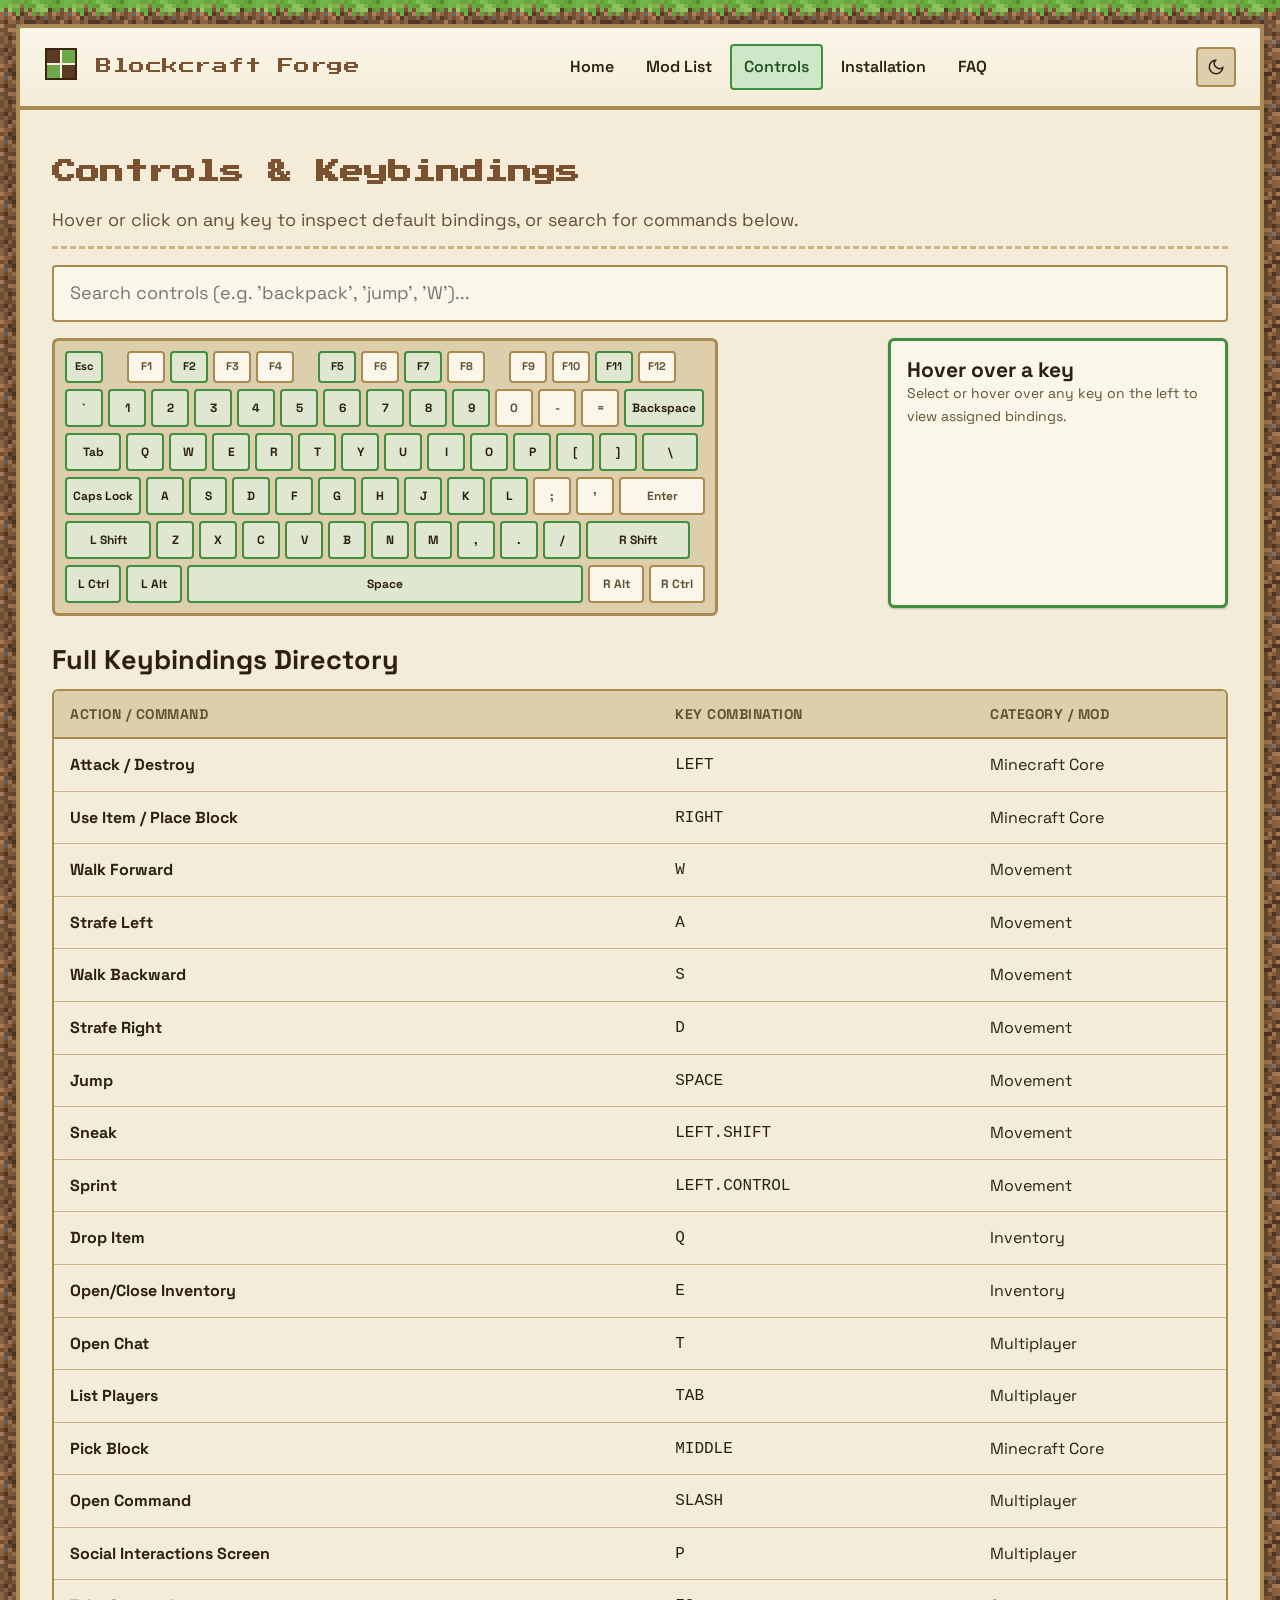
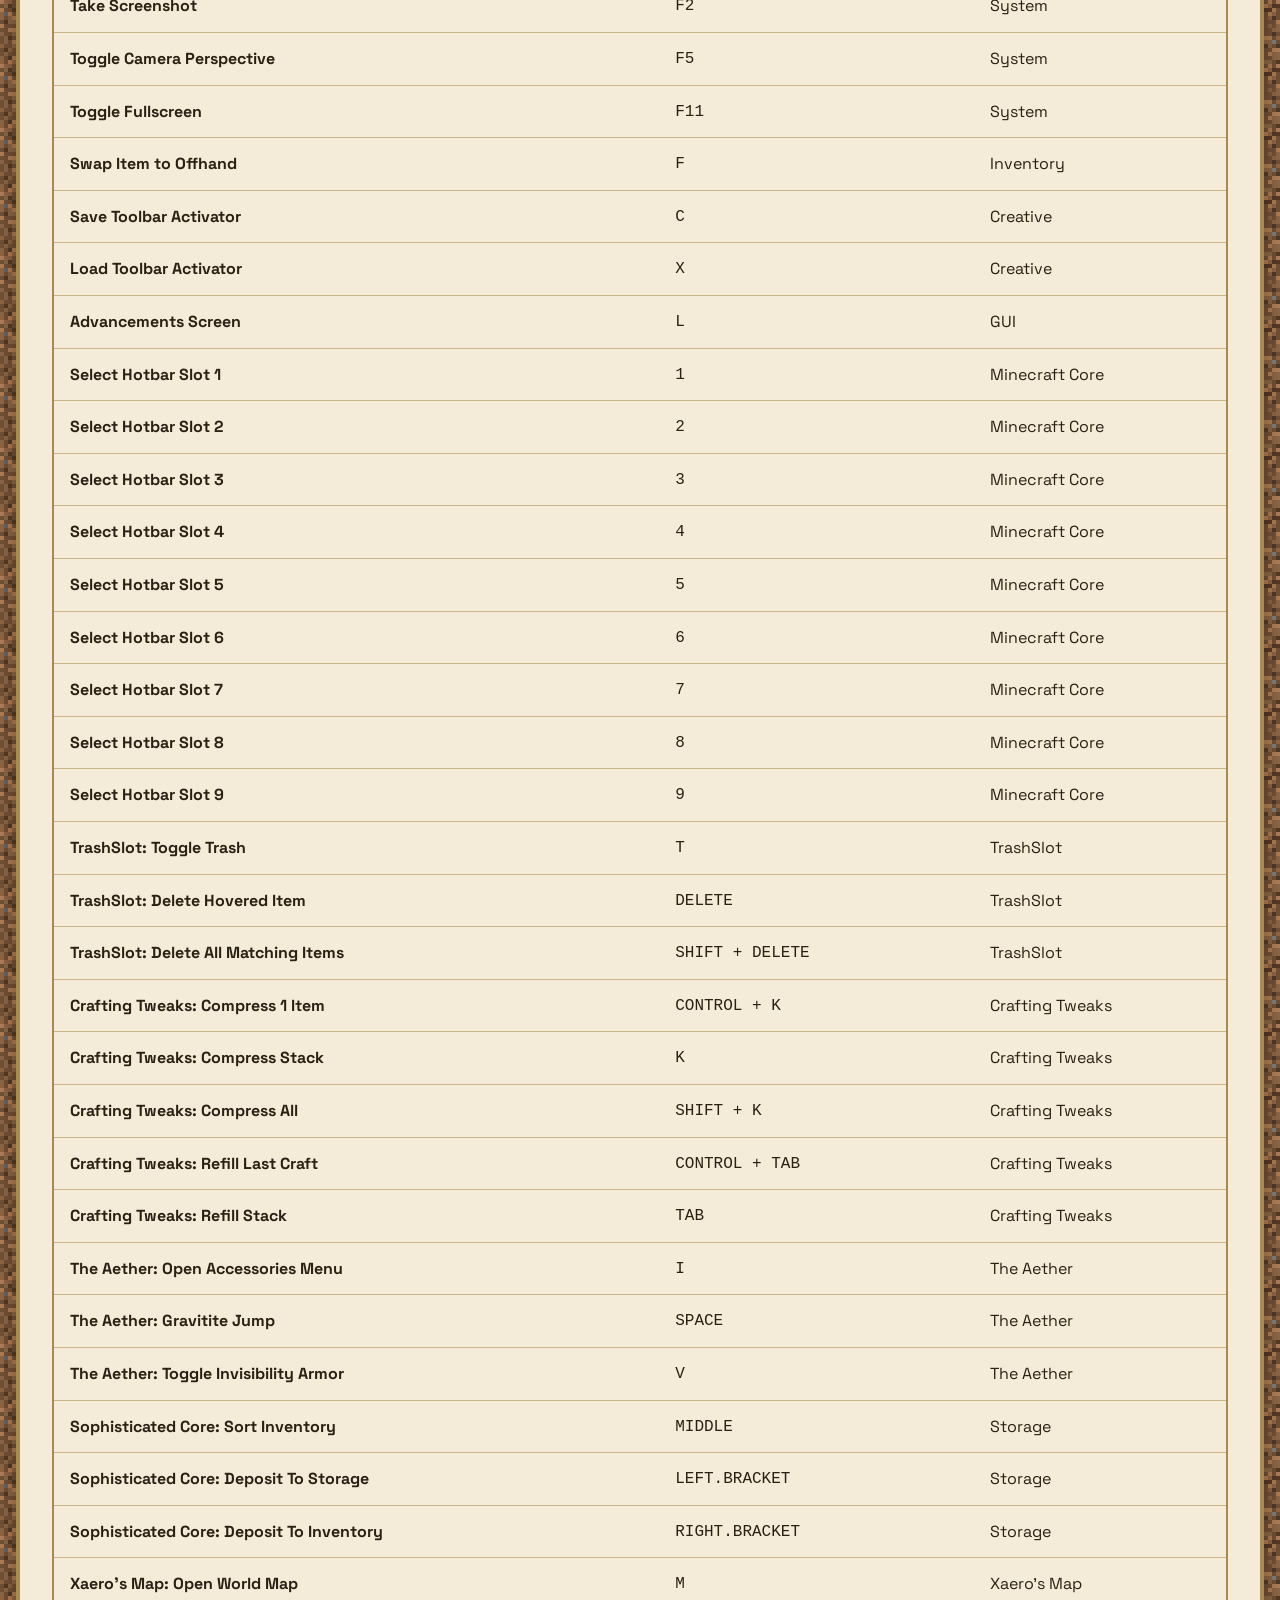
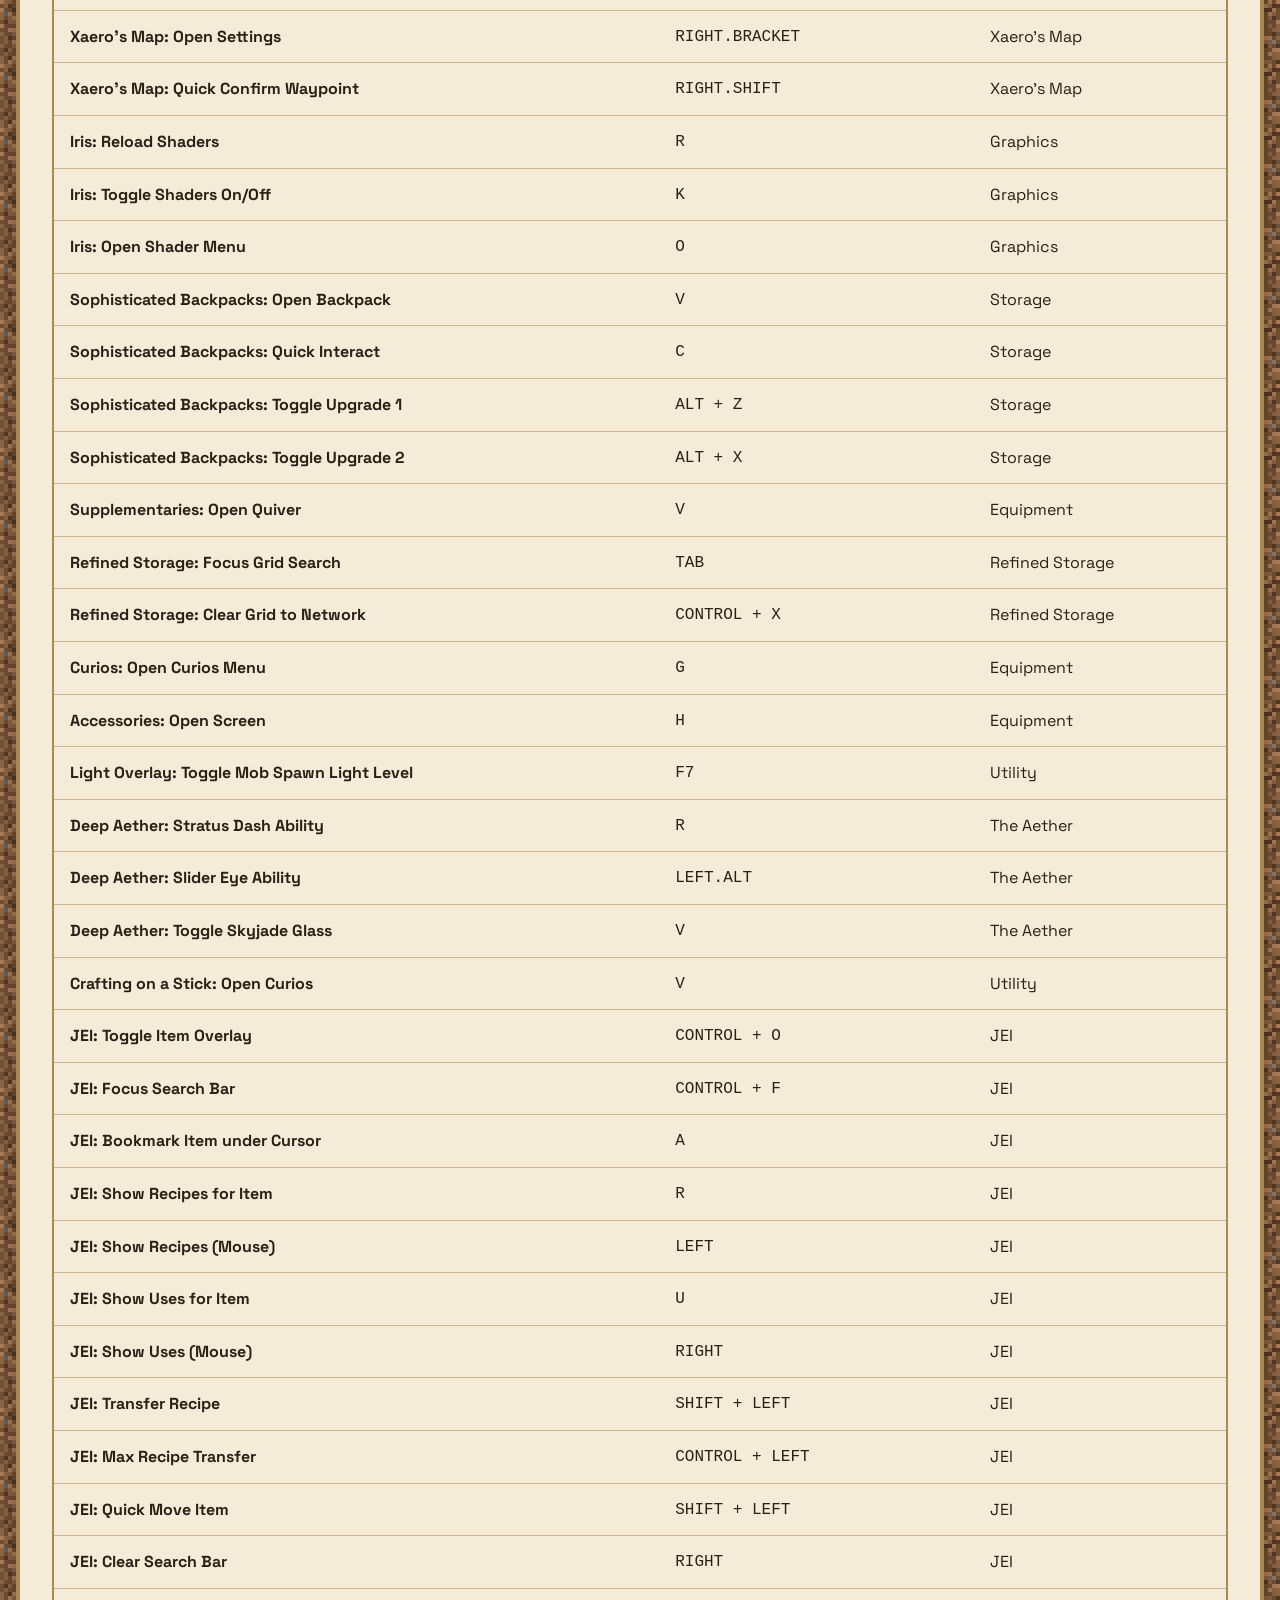
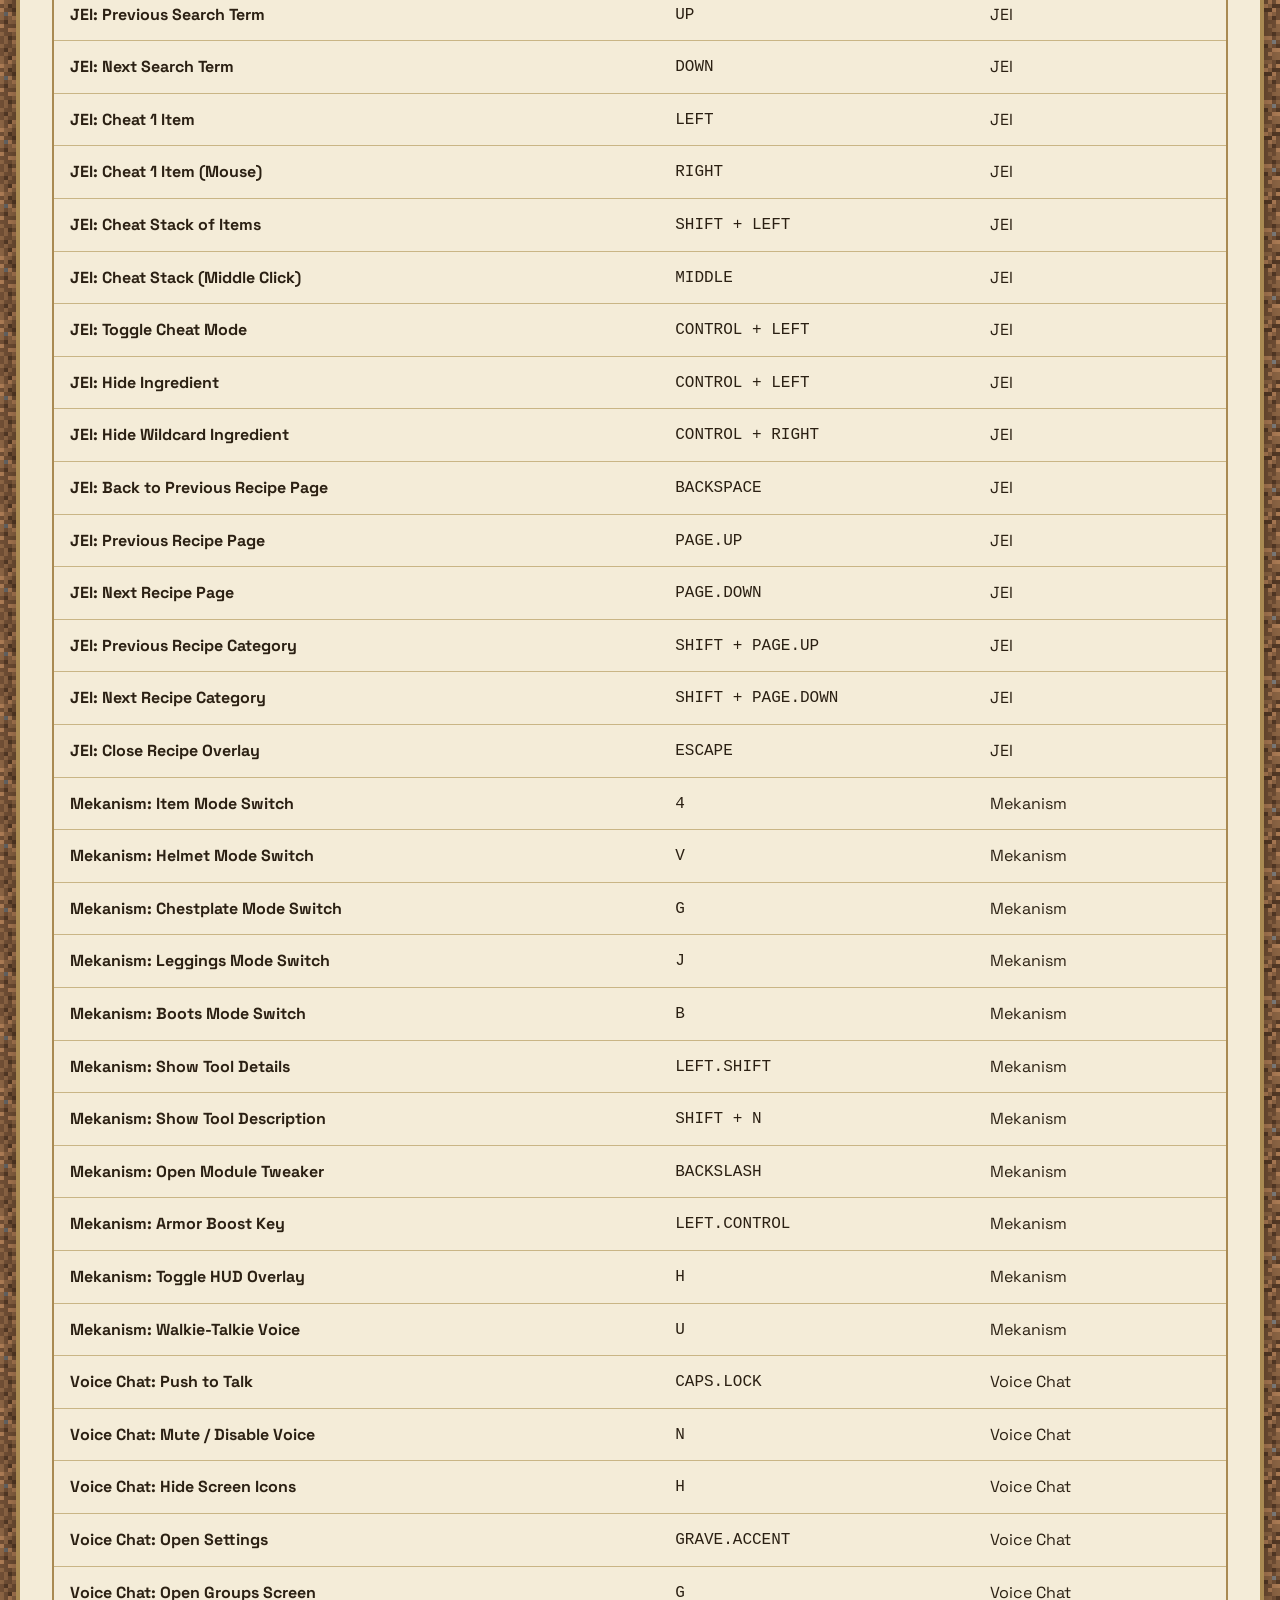
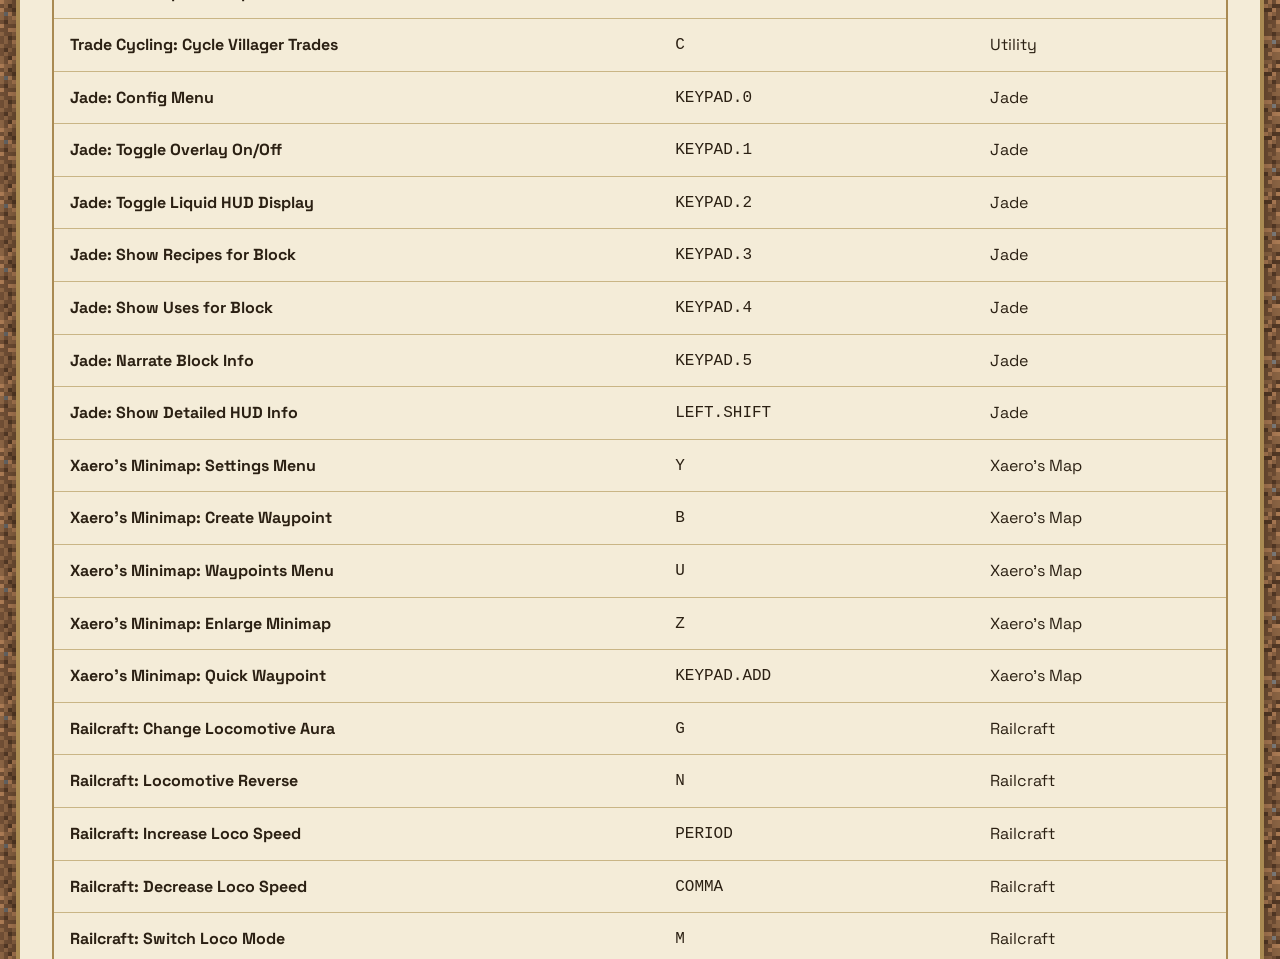
==== controls.html @ dff5b52e "Added controls page to give people an interactive and searchable keybindings list" ====
<!DOCTYPE html>
<html lang="en">

<head>
  <meta charset="UTF-8">
  <meta name="viewport" content="width=device-width, initial-scale=1.0">
  <title>Controls & Keybindings · Blockcraft Forge Wiki</title>
  <meta name="description" content="Interactive keybindings and controls map for the Blockcraft Forge server.">
  <link rel="icon"
    href="data:image/svg+xml,%3Csvg xmlns=%27http://www.w3.org/2000/svg%27 viewBox=%270 0 40 40%27%3E%3Crect width=%2720%27 height=%2720%27 fill=%27%235a3a22%27/%3E%3Crect x=%2720%27 width=%2720%27 height=%2720%27 fill=%27%236fa84a%27/%3E%3Crect y=%2720%27 width=%2720%27 height=%2720%27 fill=%27%236fa84a%27/%3E%3Crect x=%2720%27 y=%2720%27 width=%2720%27 height=%2720%27 fill=%27%235a3a22%27/%3E%3C/svg%3E">
  <script>
    (function () {
      var saved = localStorage.getItem('theme');
      var systemDark = window.matchMedia('(prefers-color-scheme: dark)').matches;
      var theme = saved ? saved : (systemDark ? 'dark' : 'light');
      document.documentElement.setAttribute('data-theme', theme);
    })();
  </script>
  <link rel="stylesheet" href="css/style.css">
</head>

<body>
  <a class="sr-only" href="#main">Skip to content</a>
  <div class="page-wrap">
    <div class="site-panel">
      <header class="site-header">
        <div class="brand">
          <svg class="brand-mark" viewBox="0 0 40 40" fill="none" aria-hidden="true">
            <rect x="2" y="2" width="14" height="14" fill="#5a3a22" />
            <rect x="18" y="2" width="14" height="14" fill="#6fa84a" />
            <rect x="2" y="18" width="14" height="14" fill="#6fa84a" />
            <rect x="18" y="18" width="14" height="14" fill="#5a3a22" />
            <rect x="2" y="2" width="30" height="30" fill="none" stroke="#3a2410" stroke-width="2" />
          </svg>
          <span class="brand-name">Blockcraft Forge</span>
        </div>
        <button class="mobile-nav-toggle" data-nav-toggle aria-label="Toggle navigation" aria-expanded="false">
          <svg width="20" height="20" viewBox="0 0 24 24" fill="none" stroke="currentColor" stroke-width="2">
            <path d="M3 12h18M3 6h18M3 18h18" />
          </svg>
        </button>
        <nav class="main-nav" data-main-nav aria-label="Primary">
          <a href="index.html">Home</a>
          <a href="mods.html">Mod List</a>
          <a href="controls.html" aria-current="page">Controls</a>
          <a href="install.html">Installation</a>
          <a href="faq.html">FAQ</a>
        </nav>
        <button class="theme-toggle" data-theme-toggle aria-label="Switch to light mode"></button>
      </header>
      <div class="site-body">

        <main id="main">
          <!-- Compact Hero -->
          <section class="hero" style="padding-block: var(--space-3); margin-bottom: var(--space-4);">
            <h1 style="font-size: var(--text-lg);">Controls & Keybindings</h1>
            <p style="font-size: var(--text-base);">Hover or click on any key to inspect default bindings, or search for
              commands below.</p>
          </section>

          <!-- Search Input -->
          <div class="mod-toolbar" style="margin-bottom: var(--space-4);">
            <input type="search" id="key-search" class="mod-search"
              placeholder="Search controls (e.g. 'backpack', 'jump', 'W')..." aria-label="Search controls">
          </div>

          <!-- Side-by-Side Interactive Layout -->
          <div class="controls-layout">
            <!-- Keyboard Container -->
            <div class="keyboard-board-wrap">
              <div class="keyboard-board">
                <!-- Function Row -->
                <div class="kb-row">
                  <div class="key key-sm" data-key="key.keyboard.escape">Esc</div>
                  <div class="key-gap"></div>
                  <div class="key key-sm" data-key="key.keyboard.f1">F1</div>
                  <div class="key key-sm" data-key="key.keyboard.f2">F2</div>
                  <div class="key key-sm" data-key="key.keyboard.f3">F3</div>
                  <div class="key key-sm" data-key="key.keyboard.f4">F4</div>
                  <div class="key-gap"></div>
                  <div class="key key-sm" data-key="key.keyboard.f5">F5</div>
                  <div class="key key-sm" data-key="key.keyboard.f6">F6</div>
                  <div class="key key-sm" data-key="key.keyboard.f7">F7</div>
                  <div class="key key-sm" data-key="key.keyboard.f8">F8</div>
                  <div class="key-gap"></div>
                  <div class="key key-sm" data-key="key.keyboard.f9">F9</div>
                  <div class="key key-sm" data-key="key.keyboard.f10">F10</div>
                  <div class="key key-sm" data-key="key.keyboard.f11">F11</div>
                  <div class="key key-sm" data-key="key.keyboard.f12">F12</div>
                </div>

                <!-- Number Row -->
                <div class="kb-row">
                  <div class="key" data-key="key.keyboard.grave.accent">`</div>
                  <div class="key" data-key="key.keyboard.1">1</div>
                  <div class="key" data-key="key.keyboard.2">2</div>
                  <div class="key" data-key="key.keyboard.3">3</div>
                  <div class="key" data-key="key.keyboard.4">4</div>
                  <div class="key" data-key="key.keyboard.5">5</div>
                  <div class="key" data-key="key.keyboard.6">6</div>
                  <div class="key" data-key="key.keyboard.7">7</div>
                  <div class="key" data-key="key.keyboard.8">8</div>
                  <div class="key" data-key="key.keyboard.9">9</div>
                  <div class="key" data-key="key.keyboard.0">0</div>
                  <div class="key" data-key="key.keyboard.minus">-</div>
                  <div class="key" data-key="key.keyboard.equal">=</div>
                  <div class="key key-w-2" data-key="key.keyboard.backspace">Backspace</div>
                </div>

                <!-- QWERTY Row -->
                <div class="kb-row">
                  <div class="key key-w-1-5" data-key="key.keyboard.tab">Tab</div>
                  <div class="key" data-key="key.keyboard.q">Q</div>
                  <div class="key" data-key="key.keyboard.w">W</div>
                  <div class="key" data-key="key.keyboard.e">E</div>
                  <div class="key" data-key="key.keyboard.r">R</div>
                  <div class="key" data-key="key.keyboard.t">T</div>
                  <div class="key" data-key="key.keyboard.y">Y</div>
                  <div class="key" data-key="key.keyboard.u">U</div>
                  <div class="key" data-key="key.keyboard.i">I</div>
                  <div class="key" data-key="key.keyboard.o">O</div>
                  <div class="key" data-key="key.keyboard.p">P</div>
                  <div class="key" data-key="key.keyboard.left.bracket">[</div>
                  <div class="key" data-key="key.keyboard.right.bracket">]</div>
                  <div class="key key-w-1-5" data-key="key.keyboard.backslash">\</div>
                </div>

                <!-- Home Row -->
                <div class="kb-row">
                  <div class="key key-w-1-75" data-key="key.keyboard.caps.lock">Caps Lock</div>
                  <div class="key" data-key="key.keyboard.a">A</div>
                  <div class="key" data-key="key.keyboard.s">S</div>
                  <div class="key" data-key="key.keyboard.d">D</div>
                  <div class="key" data-key="key.keyboard.f">F</div>
                  <div class="key" data-key="key.keyboard.g">G</div>
                  <div class="key" data-key="key.keyboard.h">H</div>
                  <div class="key" data-key="key.keyboard.j">J</div>
                  <div class="key" data-key="key.keyboard.k">K</div>
                  <div class="key" data-key="key.keyboard.l">L</div>
                  <div class="key" data-key="key.keyboard.semicolon">;</div>
                  <div class="key" data-key="key.keyboard.apostrophe">'</div>
                  <div class="key key-w-2-25" data-key="key.keyboard.enter">Enter</div>
                </div>

                <!-- Bottom Letters Row -->
                <div class="kb-row">
                  <div class="key key-w-2-25" data-key="key.keyboard.left.shift">L Shift</div>
                  <div class="key" data-key="key.keyboard.z">Z</div>
                  <div class="key" data-key="key.keyboard.x">X</div>
                  <div class="key" data-key="key.keyboard.c">C</div>
                  <div class="key" data-key="key.keyboard.v">V</div>
                  <div class="key" data-key="key.keyboard.b">B</div>
                  <div class="key" data-key="key.keyboard.n">N</div>
                  <div class="key" data-key="key.keyboard.m">M</div>
                  <div class="key" data-key="key.keyboard.comma">,</div>
                  <div class="key" data-key="key.keyboard.period">.</div>
                  <div class="key" data-key="key.keyboard.slash">/</div>
                  <div class="key key-w-2-75" data-key="key.keyboard.right.shift">R Shift</div>
                </div>

                <!-- Bottom Modifiers Row -->
                <div class="kb-row">
                  <div class="key key-w-1-5" data-key="key.keyboard.left.control">L Ctrl</div>
                  <div class="key key-w-1-5" data-key="key.keyboard.left.alt">L Alt</div>
                  <div class="key key-space" data-key="key.keyboard.space">Space</div>
                  <div class="key key-w-1-5" data-key="key.keyboard.right.alt">R Alt</div>
                  <div class="key key-w-1-5" data-key="key.keyboard.right.control">R Ctrl</div>
                </div>
              </div>
            </div>

            <!-- Fixed Side Key Inspector Panel -->
            <div id="key-details-panel" class="key-details-card">
              <h3 id="selected-key-title">Hover over a key</h3>
              <p id="selected-key-subtitle" style="font-size: var(--text-xs); color: var(--color-text-muted);">Select or
                hover over any key on the left to view assigned bindings.</p>
              <ul id="selected-key-actions" class="key-actions-list"></ul>
            </div>
          </div>

          <!-- All Controls Table View -->
          <h2 style="margin-top: var(--space-5); margin-bottom: var(--space-3);">Full Keybindings Directory</h2>
          <div class="mod-table-wrap">
            <table class="mod-table">
              <thead>
                <tr>
                  <th scope="col">Action / Command</th>
                  <th scope="col">Key Combination</th>
                  <th scope="col">Category / Mod</th>
                </tr>
              </thead>
              <tbody id="controls-tbody"></tbody>
            </table>
          </div>

        </main>
      </div>
      <footer class="site-footer">
        <p>Community wiki for the Blockcraft Forge modded Minecraft server &middot; Not affiliated with Mojang or
          Microsoft.</p>
      </footer>
    </div>
  </div>

  <script src="js/main.js?v=1.1"></script>
  <script src="js/controls.js?v=1.1"></script>
</body>

</html>
---- css/style.css ----
/* Art direction: Modded Minecraft server wiki -> rustic/blocky/game-terminal tone
   Palette: earthy greens/browns (grass, dirt, stone) with emerald accent for links/CTAs
   Typography: 'Press Start 2P' display (pixel, used sparingly for logo/hero only) + 'Space Grotesk' body (clean, blocky geometric sans)
   Density: balanced — content cards sit on parchment-like panels over the dirt texture, like terraria.wiki.gg */

@import url('https://fonts.googleapis.com/css2?family=Press+Start+2P&family=Space+Grotesk:wght@400;500;600;700&display=swap');

*,
*::before,
*::after {
  box-sizing: border-box;
  margin: 0;
  padding: 0;
}

:root {
  --text-xs: clamp(0.75rem, 0.7rem + 0.25vw, 0.875rem);
  --text-sm: clamp(0.875rem, 0.8rem + 0.35vw, 1rem);
  --text-base: clamp(1rem, 0.95rem + 0.25vw, 1.125rem);
  --text-lg: clamp(1.125rem, 1rem + 0.75vw, 1.5rem);
  --text-xl: clamp(1.5rem, 1.2rem + 1.25vw, 2.25rem);
  --text-2xl: clamp(2rem, 1.2rem + 2.5vw, 3.5rem);

  --space-1: 0.25rem;
  --space-2: 0.5rem;
  --space-3: 0.75rem;
  --space-4: 1rem;
  --space-5: 1.25rem;
  --space-6: 1.5rem;
  --space-8: 2rem;
  --space-10: 2.5rem;
  --space-12: 3rem;
  --space-16: 4rem;
  --space-20: 5rem;
  --space-24: 6rem;

  --font-display: 'Press Start 2P', monospace;
  --font-body: 'Space Grotesk', 'Segoe UI', sans-serif;

  --radius-sm: 0.25rem;
  --radius-md: 0.4rem;
  --radius-lg: 0.6rem;
  --radius-full: 9999px;
  --content-narrow: 640px;
  --content-default: 900px;
  --content-wide: 1200px;
}

:root,
[data-theme="light"] {
  --color-bg: #e9dcc0;
  --color-surface: #f4ecd8;
  --color-surface-2: #fbf6ea;
  --color-surface-offset: #ddceac;
  --color-border: #a98a52;
  --color-divider: #c9b585;

  --color-text: #2b2013;
  --color-text-muted: #5f5334;
  --color-text-faint: #93875f;
  --color-text-inverse: #f4ecd8;

  --color-primary: #3f8f3f;
  --color-primary-hover: #2f6e2f;
  --color-primary-active: #245424;
  --color-primary-highlight: #cfe6c8;

  --color-accent: #7a5230;
  --color-accent-hover: #5e3e22;

  --color-warning: #a1631e;
  --color-error: #a13333;
  --color-success: #3f8f3f;

  --shadow-sm: 0 1px 2px rgba(30, 20, 5, 0.25);
  --shadow-md: 0 4px 14px rgba(30, 20, 5, 0.35);
  --shadow-lg: 0 12px 32px rgba(20, 12, 2, 0.5);

  --dirt-texture: url('../assets/img/dirt_texture.png');
  --dirt-size: 64px 64px;
  --panel-border-img: none;
}

[data-theme="dark"] {
  --color-bg: #1b140c;
  --color-surface: #241a10;
  --color-surface-2: #2c2014;
  --color-surface-offset: #16100a;
  --color-border: #4a3820;
  --color-divider: #3a2c18;

  --color-text: #ecdfc4;
  --color-text-muted: #b6a67e;
  --color-text-faint: #7d7050;
  --color-text-inverse: #1b140c;

  --color-primary: #63b563;
  --color-primary-hover: #7fce7f;
  --color-primary-active: #4f9c4f;
  --color-primary-highlight: #26361f;

  --color-accent: #c99a5f;
  --color-accent-hover: #dab27c;

  --color-warning: #d99a44;
  --color-error: #d96363;
  --color-success: #63b563;

  --shadow-sm: 0 1px 2px rgba(0, 0, 0, 0.4);
  --shadow-md: 0 4px 14px rgba(0, 0, 0, 0.5);
  --shadow-lg: 0 12px 32px rgba(0, 0, 0, 0.6);

  --dirt-texture: url('../assets/img/dirt_dark.jpg');
  --dirt-size: 720px 450px;
}

html {
  -webkit-text-size-adjust: none;
  text-size-adjust: none;
  scroll-behavior: smooth;
  scroll-padding-top: var(--space-16);
}

body {
  min-height: 100dvh;
  line-height: 1.6;
  font-family: var(--font-body);
  font-size: var(--text-base);
  color: var(--color-text);
  background-color: var(--color-bg);
  background-image: var(--dirt-texture);
  background-repeat: repeat;
  background-size: var(--dirt-size);
  image-rendering: pixelated;
}

/* Grass overlay fixed at the top edge */
body::before {
  content: "";
  position: absolute;
  top: 0;
  left: 0;
  right: 0;
  height: 64px;
  background-image: url('../assets/img/grass_side_texture2.png');
  background-repeat: repeat-x;
  background-size: auto 100%;
  image-rendering: pixelated;
  z-index: 1;
  pointer-events: none;
}

[data-theme="dark"] body::before {
  display: none;
  /* Hide grass overlay in dark mode */
  ;
}

img,
picture,
video,
canvas,
svg {
  display: block;
  max-width: 100%;
  height: auto;
}

ul[role="list"],
ol[role="list"] {
  list-style: none;
}

input,
button,
textarea,
select {
  font: inherit;
  color: inherit;
}

h1,
h2,
h3,
h4 {
  text-wrap: balance;
  line-height: 1.2;
  font-family: var(--font-body);
  font-weight: 700;
}

p,
li {
  text-wrap: pretty;
}

a {
  color: var(--color-primary);
  text-decoration: none;
}

a:hover {
  color: var(--color-primary-hover);
  text-decoration: underline;
}

::selection {
  background: var(--color-primary-highlight);
  color: var(--color-text);
}

:focus-visible {
  outline: 3px solid var(--color-primary);
  outline-offset: 2px;
  border-radius: var(--radius-sm);
}

@media (prefers-reduced-motion: reduce) {

  *,
  *::before,
  *::after {
    animation-duration: 0.01ms !important;
    transition-duration: 0.01ms !important;
    scroll-behavior: auto !important;
  }
}

button {
  cursor: pointer;
  background: none;
  border: none;
}

table {
  border-collapse: collapse;
  width: 100%;
}

.sr-only {
  position: absolute;
  width: 1px;
  height: 1px;
  padding: 0;
  margin: -1px;
  overflow: hidden;
  clip: rect(0, 0, 0, 0);
  white-space: nowrap;
  border-width: 0;
}

/* ===== Layout shell (the "dirt frame" like terraria.wiki.gg) ===== */
.page-wrap {
  max-width: 1280px;
  margin-inline: auto;
  padding: var(--space-6) var(--space-4) var(--space-20);
}

.site-panel {
  background: var(--color-surface);
  border: 4px solid var(--color-border);
  border-radius: var(--radius-md);
  box-shadow: var(--shadow-lg);
  overflow: hidden;
}

.site-header {
  background: linear-gradient(180deg, var(--color-surface-2), var(--color-surface));
  border-bottom: 4px solid var(--color-border);
  padding: var(--space-4) var(--space-6);
  display: flex;
  align-items: center;
  justify-content: space-between;
  gap: var(--space-4);
  flex-wrap: wrap;
}

.brand {
  display: flex;
  align-items: center;
  gap: var(--space-3);
}

.brand-mark {
  width: 40px;
  height: 40px;
  flex-shrink: 0;
}

.brand-name {
  font-family: var(--font-display);
  font-size: var(--text-sm);
  letter-spacing: 0.5px;
  color: var(--color-accent);
}

.main-nav {
  display: flex;
  gap: var(--space-1);
  flex-wrap: wrap;
}

.main-nav a {
  font-weight: 600;
  font-size: var(--text-sm);
  color: var(--color-text);
  padding: var(--space-2) var(--space-3);
  border-radius: var(--radius-sm);
  text-decoration: none;
  border: 2px solid transparent;
}

.main-nav a:hover,
.main-nav a[aria-current="page"] {
  background: var(--color-primary-highlight);
  border-color: var(--color-primary);
  color: var(--color-primary-active, var(--color-primary));
  text-decoration: none;
}

.theme-toggle {
  display: inline-flex;
  align-items: center;
  justify-content: center;
  width: 40px;
  height: 40px;
  border: 2px solid var(--color-border);
  border-radius: var(--radius-sm);
  background: var(--color-surface-offset);
  color: var(--color-text);
}

.theme-toggle:hover {
  background: var(--color-primary-highlight);
  border-color: var(--color-primary);
}

.site-body {
  padding: var(--space-8) var(--space-8);
}

@media (max-width: 640px) {
  .site-body {
    padding: var(--space-6) var(--space-4);
  }
}

.site-footer {
  border-top: 4px solid var(--color-border);
  padding: var(--space-6);
  text-align: center;
  font-size: var(--text-sm);
  color: var(--color-text-muted);
  background: var(--color-surface-2);
}

/* ===== Hero ===== */
.hero {
  text-align: left;
  padding-block: var(--space-8);
  border-bottom: 3px dashed var(--color-divider);
  margin-bottom: var(--space-8);
}

.hero h1 {
  font-family: var(--font-display);
  font-size: var(--text-xl);
  color: var(--color-accent);
  margin-bottom: var(--space-4);
  line-height: 1.5;
}

.hero p {
  max-width: 68ch;
  color: var(--color-text-muted);
  font-size: var(--text-lg);
}

/* ===== Cards / grid ===== */
.card-grid {
  display: grid;
  grid-template-columns: repeat(auto-fill, minmax(min(260px, 100%), 1fr));
  gap: var(--space-4);
  margin-block: var(--space-6);
}

.card {
  background: var(--color-surface-2);
  border: 2px solid var(--color-border);
  border-radius: var(--radius-md);
  padding: var(--space-5);
  box-shadow: var(--shadow-sm);
  transition: box-shadow 180ms ease, transform 180ms ease;
}

.card:hover {
  box-shadow: var(--shadow-md);
  transform: translateY(-2px);
}

.card h3 {
  font-size: var(--text-lg);
  margin-bottom: var(--space-2);
}

.card p {
  color: var(--color-text-muted);
  font-size: var(--text-sm);
  margin-bottom: var(--space-3);
}

.btn {
  display: inline-flex;
  align-items: center;
  gap: var(--space-2);
  padding: var(--space-2) var(--space-4);
  border-radius: var(--radius-sm);
  font-weight: 600;
  font-size: var(--text-sm);
  border: 2px solid var(--color-border);
  background: var(--color-primary);
  color: #fff;
  text-decoration: none;
}

.btn:hover {
  background: var(--color-primary-hover);
  text-decoration: none;
  color: #fff;
}

.btn-secondary {
  background: var(--color-surface-offset);
  color: var(--color-text);
}

.btn-secondary:hover {
  background: var(--color-primary-highlight);
  color: var(--color-text);
}

/* ===== Mod list ===== */
.mod-toolbar {
  display: flex;
  gap: var(--space-3);
  flex-wrap: wrap;
  align-items: center;
  margin-bottom: var(--space-5);
}

.mod-search {
  flex: 1;
  min-width: 200px;
  padding: var(--space-3) var(--space-4);
  border: 2px solid var(--color-border);
  border-radius: var(--radius-sm);
  background: var(--color-surface-2);
  color: var(--color-text);
  font-size: var(--text-base);
}

.mod-filter-group {
  display: flex;
  gap: var(--space-2);
  flex-wrap: wrap;
}

.filter-chip {
  padding: var(--space-2) var(--space-4);
  border: 2px solid var(--color-border);
  border-radius: var(--radius-full);
  background: var(--color-surface-2);
  font-size: var(--text-sm);
  font-weight: 600;
  color: var(--color-text-muted);
}

.filter-chip[aria-pressed="true"] {
  background: var(--color-primary);
  color: #fff;
  border-color: var(--color-primary);
}

.mod-count {
  font-size: var(--text-sm);
  color: var(--color-text-muted);
  margin-bottom: var(--space-4);
}

/* Mobile-responsive table updates */
.mod-table-wrap {
  border: 2px solid var(--color-border);
  border-radius: var(--radius-md);
  overflow-x: auto;
  -webkit-overflow-scrolling: touch;
}

.mod-table {
  width: 100%;
  min-width: 580px;
}

.mod-table th,
.mod-table td {
  white-space: nowrap;
}

.mod-table td:first-child,
.mod-table td:nth-child(2) {
  white-space: normal;
}

.mod-table th {
  text-align: left;
  font-size: var(--text-xs);
  text-transform: uppercase;
  letter-spacing: 0.5px;
  padding: var(--space-3) var(--space-4);
  background: var(--color-surface-offset);
  color: var(--color-text-muted);
  border-bottom: 2px solid var(--color-border);
}

.mod-table td {
  padding: var(--space-3) var(--space-4);
  border-bottom: 1px solid var(--color-divider);
  font-size: var(--text-sm);
}

.mod-table tr:last-child td {
  border-bottom: none;
}

.mod-table tr:hover td {
  background: var(--color-primary-highlight);
}

.source-badge {
  display: inline-block;
  font-size: var(--text-xs);
  font-weight: 700;
  padding: var(--space-1) var(--space-2);
  border-radius: var(--radius-sm);
  transition: transform 120ms ease, opacity 120ms ease;
}

.source-badge:hover {
  transform: translateY(-1px);
  opacity: 0.9;
}

.source-badge.modrinth {
  background: #1bd96a33;
  color: #1bd96a;
  border: 1px solid #1bd96a55;
}

[data-theme="light"] .source-badge.modrinth {
  color: #157a3f;
  background: #d3f5e2;
  border-color: #9ee0bd;
}

.source-badge.curseforge {
  background: #f1643633;
  color: #f16436;
  border: 1px solid #f1643655;
}

[data-theme="light"] .source-badge.curseforge {
  color: #b8410f;
  background: #ffe2d5;
  border-color: #f7ac8f;
}

.empty-state {
  text-align: center;
  padding: var(--space-16) var(--space-8);
  color: var(--color-text-muted);
}

/* ===== FAQ (accordion) ===== */
.faq-item {
  border: 2px solid var(--color-border);
  border-radius: var(--radius-md);
  margin-bottom: var(--space-3);
  background: var(--color-surface-2);
  overflow: hidden;
}

.faq-question {
  width: 100%;
  text-align: left;
  display: flex;
  justify-content: space-between;
  align-items: center;
  padding: var(--space-4) var(--space-5);
  font-weight: 700;
  font-size: var(--text-base);
  cursor: pointer;
}

.faq-question:hover {
  background: var(--color-primary-highlight);
}

.faq-icon {
  transition: transform 180ms ease;
  flex-shrink: 0;
  margin-left: var(--space-3);
}

.faq-item[data-open="true"] .faq-icon {
  transform: rotate(45deg);
}

.faq-answer {
  padding: 0 var(--space-5);
  max-height: 0;
  overflow: hidden;
  transition: max-height 220ms ease, padding 220ms ease;
  color: var(--color-text-muted);
  font-size: var(--text-sm);
}

.faq-item[data-open="true"] .faq-answer {
  padding: 0 var(--space-5) var(--space-5);
}

/* ===== Install steps ===== */
.step-list {
  display: flex;
  flex-direction: column;
  gap: var(--space-5);
  margin-block: var(--space-6);
}

.step {
  display: flex;
  gap: var(--space-4);
  padding: var(--space-5);
  background: var(--color-surface-2);
  border: 2px solid var(--color-border);
  border-radius: var(--radius-md);
}

.step-num {
  flex-shrink: 0;
  width: 36px;
  height: 36px;
  display: flex;
  align-items: center;
  justify-content: center;
  font-family: var(--font-display);
  font-size: var(--text-xs);
  background: var(--color-primary);
  color: #fff;
  border-radius: var(--radius-sm);
}

.step-body h3 {
  font-size: var(--text-base);
  margin-bottom: var(--space-2);
}

.step-body p,
.step-body li {
  color: var(--color-text-muted);
  font-size: var(--text-sm);
}

.step-body code {
  background: var(--color-surface-offset);
  padding: 0.15em 0.4em;
  border-radius: var(--radius-sm);
  font-size: 0.9em;
}

.step-body ul {
  padding-left: var(--space-5);
  list-style: disc;
  margin-top: var(--space-2);
}

.callout {
  border: 2px solid var(--color-warning);
  background: color-mix(in srgb, var(--color-warning) 12%, var(--color-surface-2));
  border-radius: var(--radius-md);
  padding: var(--space-4) var(--space-5);
  margin-block: var(--space-6);
  font-size: var(--text-sm);
}

.callout strong {
  color: var(--color-warning);
}

section {
  margin-bottom: var(--space-10);
}

section>h2 {
  font-size: var(--text-lg);
  margin-bottom: var(--space-4);
  padding-bottom: var(--space-2);
  border-bottom: 3px solid var(--color-border);
  color: var(--color-accent);
}

.prose p {
  margin-bottom: var(--space-4);
  max-width: 75ch;
  color: var(--color-text);
}

.prose ul,
.prose ol {
  padding-left: var(--space-6);
  margin-bottom: var(--space-4);
}

.prose li {
  margin-bottom: var(--space-2);
}

.mobile-nav-toggle {
  display: none;
}

@media (max-width: 720px) {
  .main-nav {
    display: none;
    width: 100%;
    flex-direction: column;
  }

  .main-nav.open {
    display: flex;
  }

  .mobile-nav-toggle {
    display: inline-flex;
    align-items: center;
    justify-content: center;
    width: 40px;
    height: 40px;
    border: 2px solid var(--color-border);
    border-radius: var(--radius-sm);
    background: var(--color-surface-offset);
  }

  .site-header {
    position: relative;
  }
}

/* ===== Interactive Keyboard Layout ===== */
.controls-layout {
  display: grid;
  grid-template-columns: minmax(0, auto) minmax(280px, 340px);
  gap: var(--space-4);
  align-items: start;
  margin-block: var(--space-4);
}

.keyboard-board-wrap {
  overflow-x: auto;
  padding-bottom: var(--space-2);
  -webkit-overflow-scrolling: touch;
}

.keyboard-board {
  display: flex;
  flex-direction: column;
  gap: 6px;
  background: var(--color-surface-offset);
  padding: 10px;
  border: 3px solid var(--color-border);
  border-radius: var(--radius-md);
  user-select: none;
  width: fit-content;
}

.kb-row {
  display: flex;
  gap: 5px;
}

.key-gap {
  width: 14px;
}

/* Key Styling */
.key {
  height: 38px;
  min-width: 38px;
  padding: 2px 6px;
  background: var(--color-surface-2);
  border: 2px solid var(--color-border);
  border-radius: var(--radius-sm);
  display: flex;
  align-items: center;
  justify-content: center;
  font-size: 0.75rem;
  font-weight: 700;
  color: var(--color-text-muted);
  cursor: pointer;
  transition: transform 100ms ease, background 100ms ease, border-color 100ms ease;
  white-space: nowrap;
}

.key:hover {
  background: var(--color-primary-highlight);
  border-color: var(--color-primary);
  color: var(--color-primary-active);
  transform: translateY(-2px);
}

.key.has-binding {
  border-color: var(--color-primary);
  color: var(--color-text);
  background: color-mix(in srgb, var(--color-primary) 15%, var(--color-surface-2));
}

.key.key-active {
  background: var(--color-primary) !important;
  color: #fff !important;
  border-color: var(--color-primary-hover) !important;
  transform: translateY(1px);
}

/* Key Width Utilities */
.key-sm {
  height: 32px;
  font-size: 0.7rem;
}

.key-w-1-5 {
  min-width: 56px;
}

.key-w-1-75 {
  min-width: 66px;
}

.key-w-2 {
  min-width: 76px;
}

.key-w-2-25 {
  min-width: 86px;
}

.key-w-2-75 {
  min-width: 104px;
}

.key-space {
  flex: 1;
  min-width: 180px;
}

/* Inspector Panel Next to Keyboard */
.key-details-card {
  background: var(--color-surface-2);
  border: 3px solid var(--color-primary);
  border-radius: var(--radius-md);
  padding: var(--space-4);
  box-shadow: var(--shadow-sm);
  min-height: 270px;
  max-height: 290px;
  overflow-y: auto;
}

.key-actions-list {
  margin-top: var(--space-2);
  padding-left: var(--space-4);
  list-style: disc;
}

.key-actions-list li {
  margin-bottom: var(--space-1);
  font-size: var(--text-xs);
}

.key-mod-badge {
  background: var(--color-warning);
  color: #fff;
  padding: 1px 4px;
  border-radius: var(--radius-sm);
  font-size: 0.7rem;
  font-weight: 700;
}

/* Responsive adjustment for small screens */
@media (max-width: 900px) {
  .controls-layout {
    grid-template-columns: 1fr;
  }

  .key-details-card {
    min-height: auto;
    max-height: 250px;
  }
}
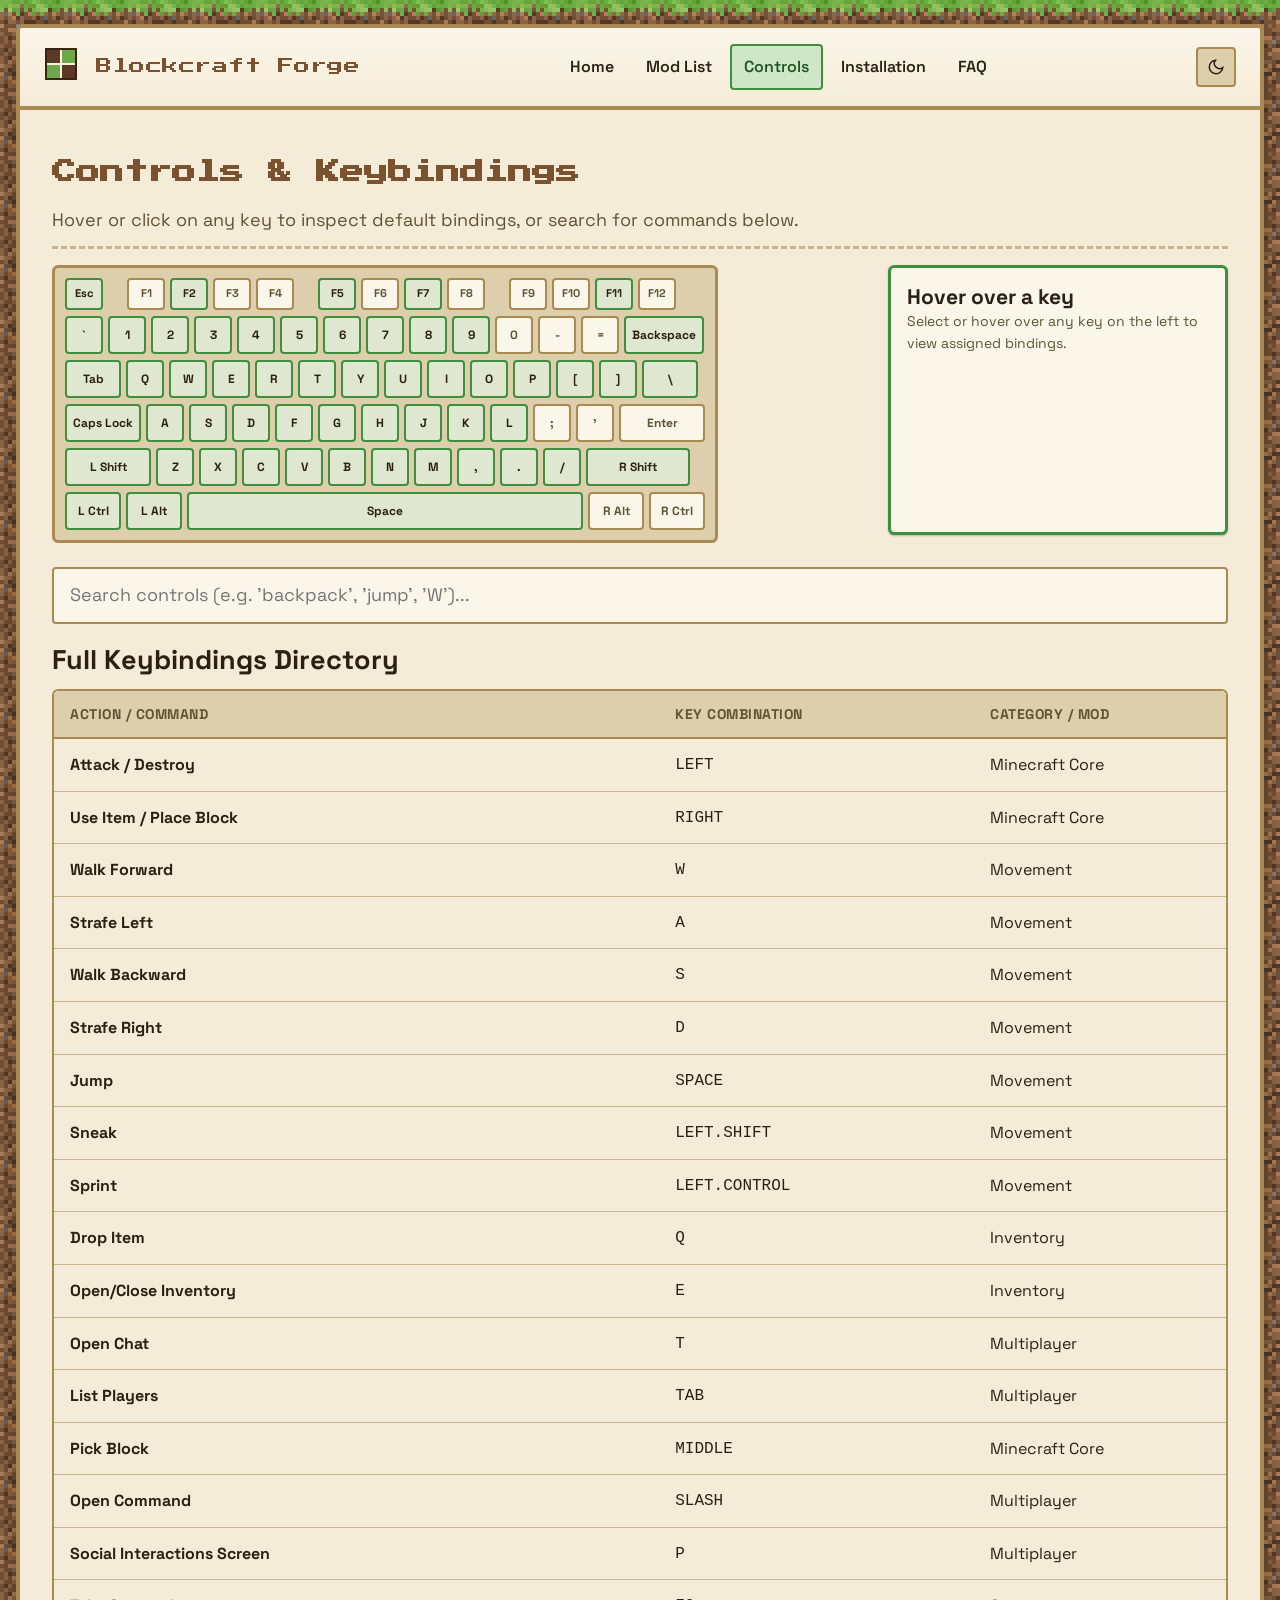
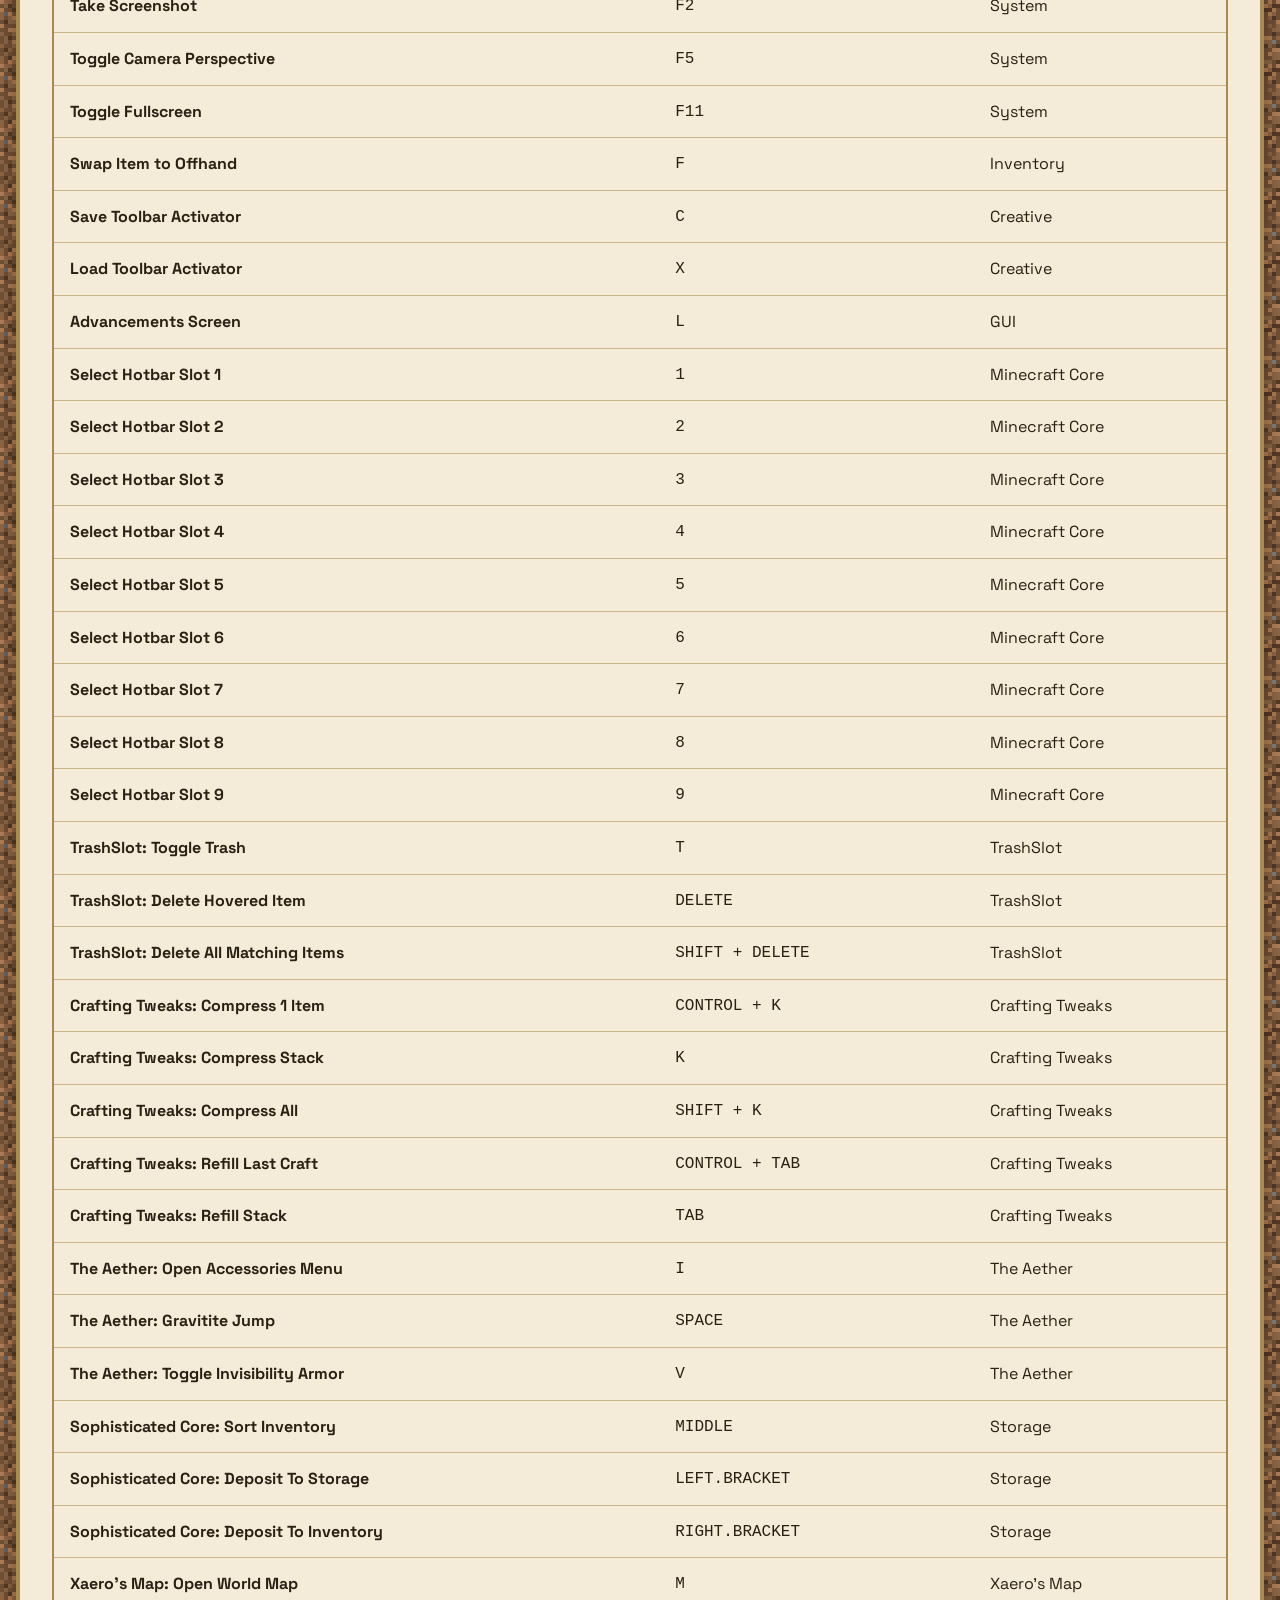
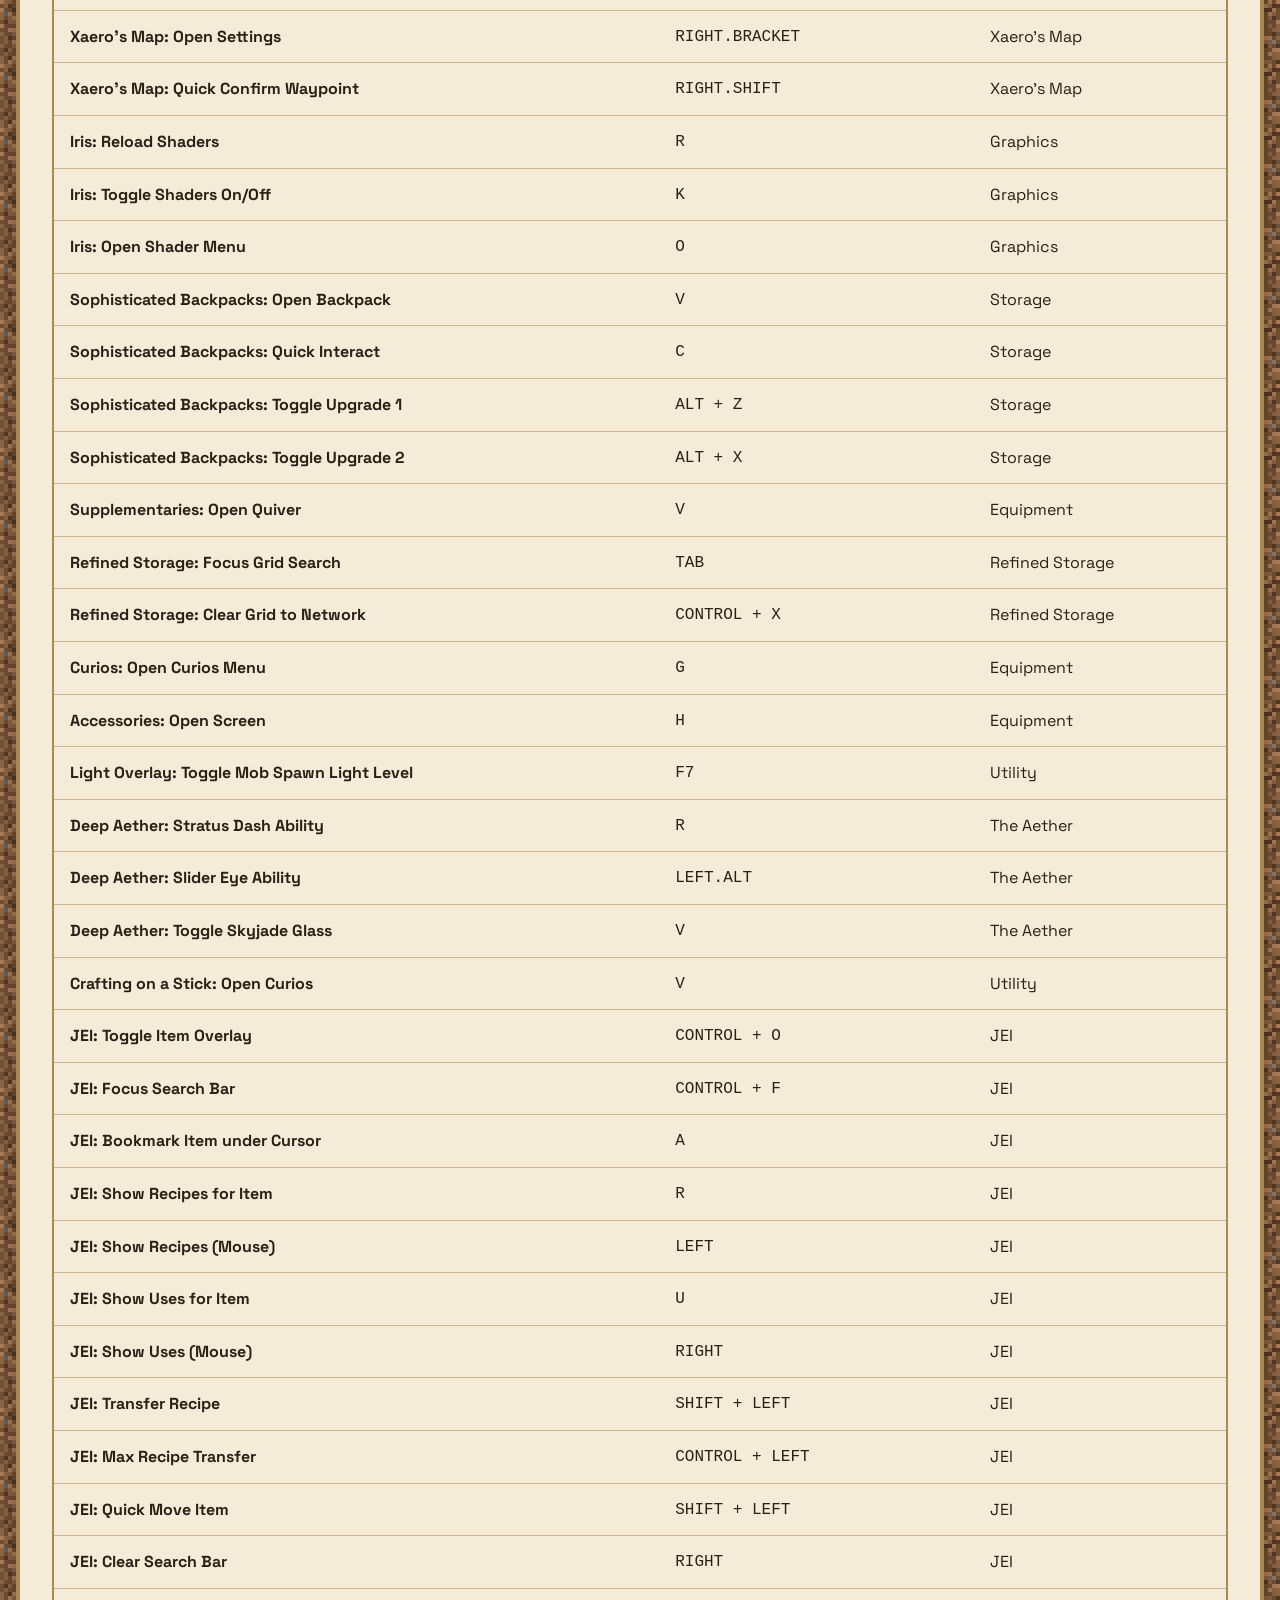
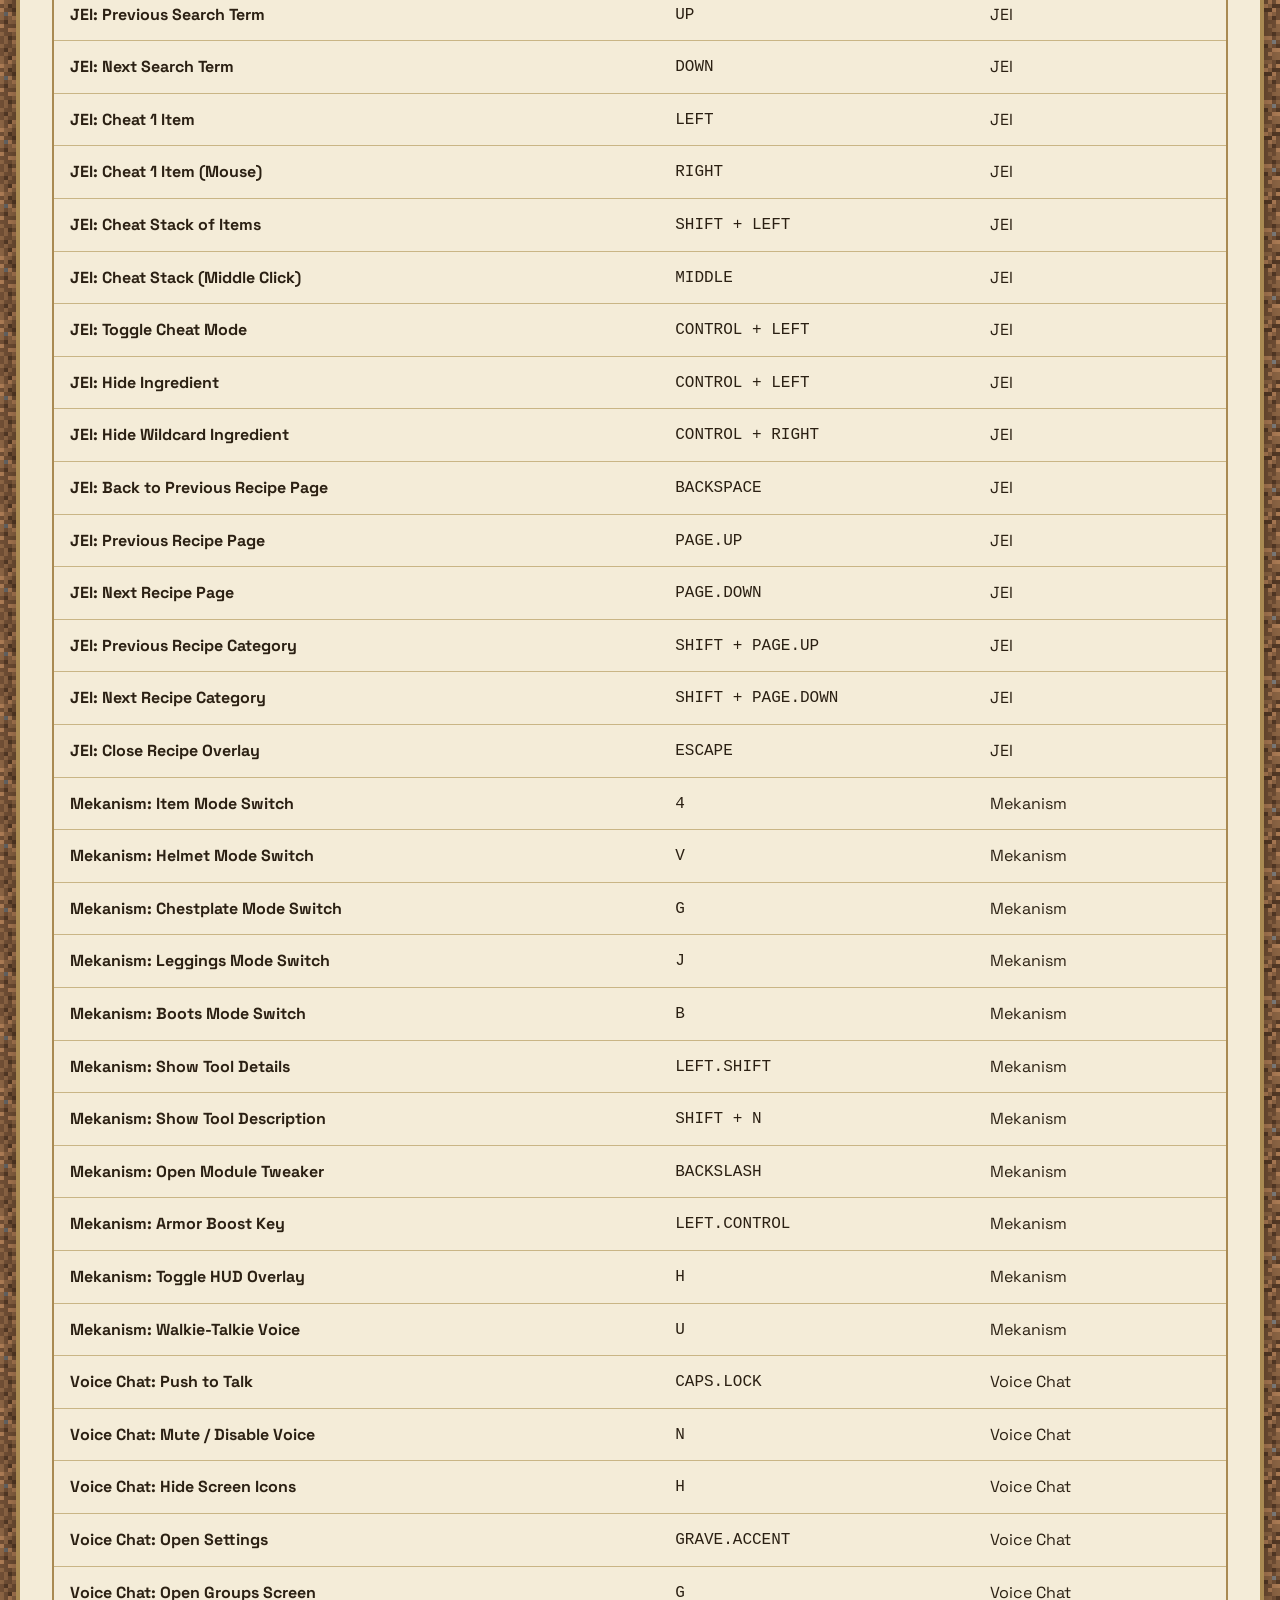
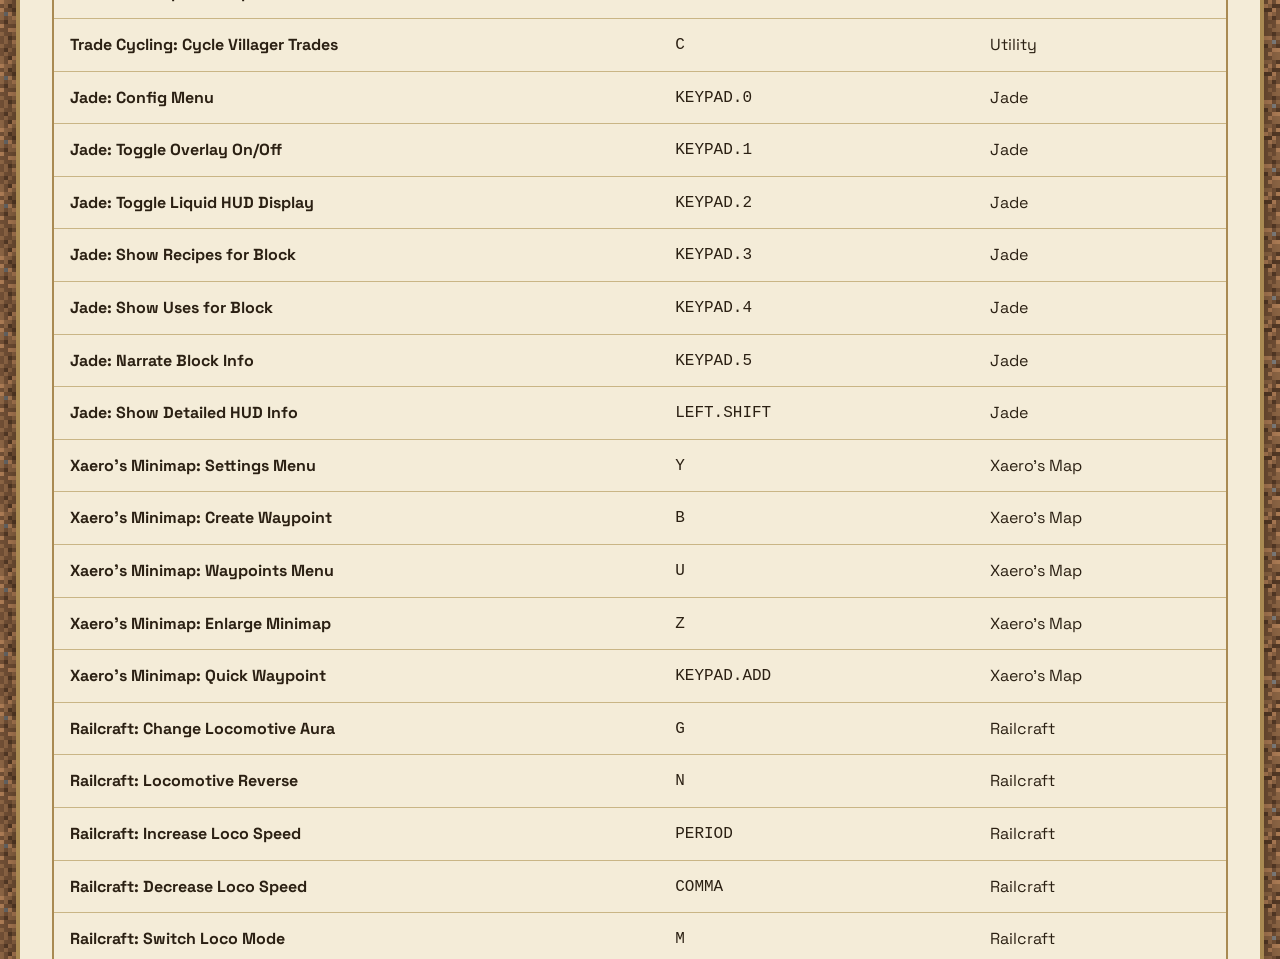
==== commit 3553cb06: "Fixed navigation bar" ====
--- a/controls.html
+++ b/controls.html
@@ -58,12 +58,6 @@
               commands below.</p>
           </section>
 
-          <!-- Search Input -->
-          <div class="mod-toolbar" style="margin-bottom: var(--space-4);">
-            <input type="search" id="key-search" class="mod-search"
-              placeholder="Search controls (e.g. 'backpack', 'jump', 'W')..." aria-label="Search controls">
-          </div>
-
           <!-- Side-by-Side Interactive Layout -->
           <div class="controls-layout">
             <!-- Keyboard Container -->
@@ -178,6 +172,12 @@
             </div>
           </div>
 
+          <!-- Search Input -->
+          <div class="mod-toolbar" style="margin-bottom: var(--space-4);">
+            <input type="search" id="key-search" class="mod-search"
+              placeholder="Search controls (e.g. 'backpack', 'jump', 'W')..." aria-label="Search controls">
+          </div>
+          
           <!-- All Controls Table View -->
           <h2 style="margin-top: var(--space-5); margin-bottom: var(--space-3);">Full Keybindings Directory</h2>
           <div class="mod-table-wrap">
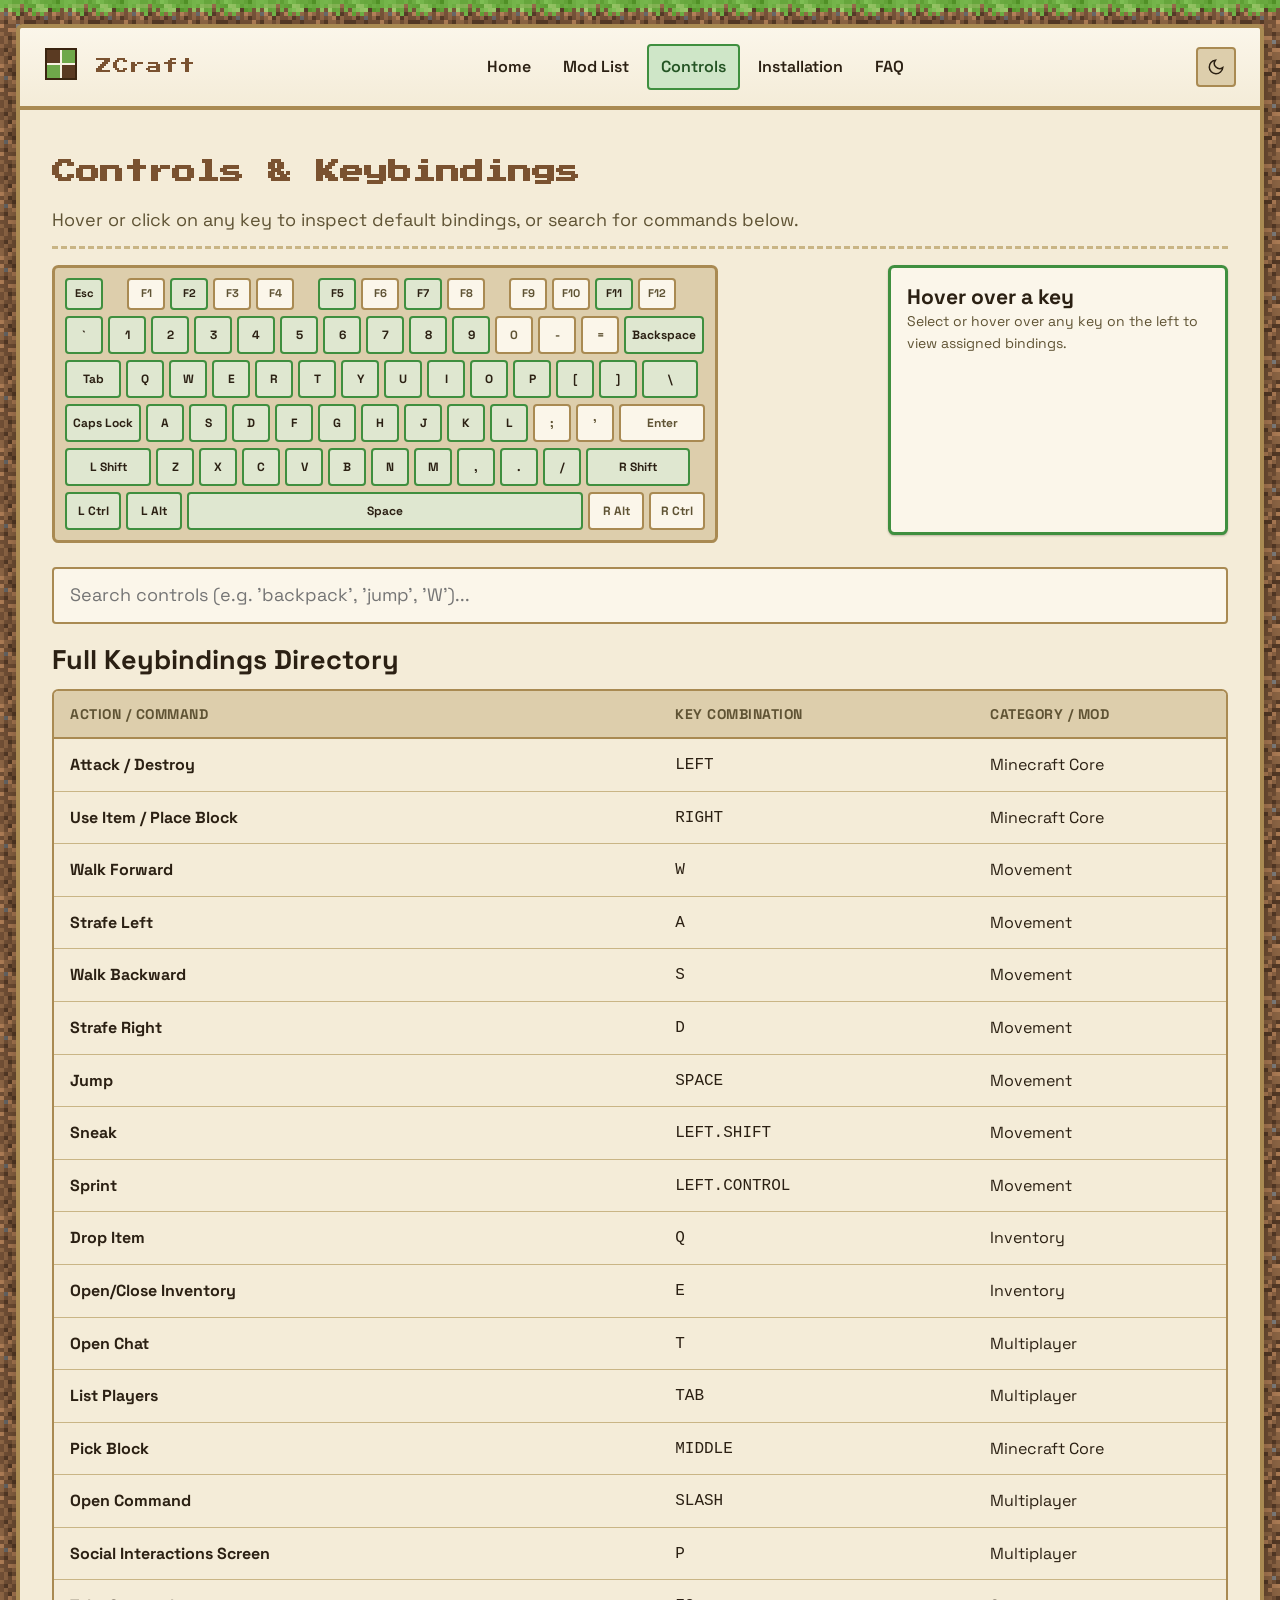
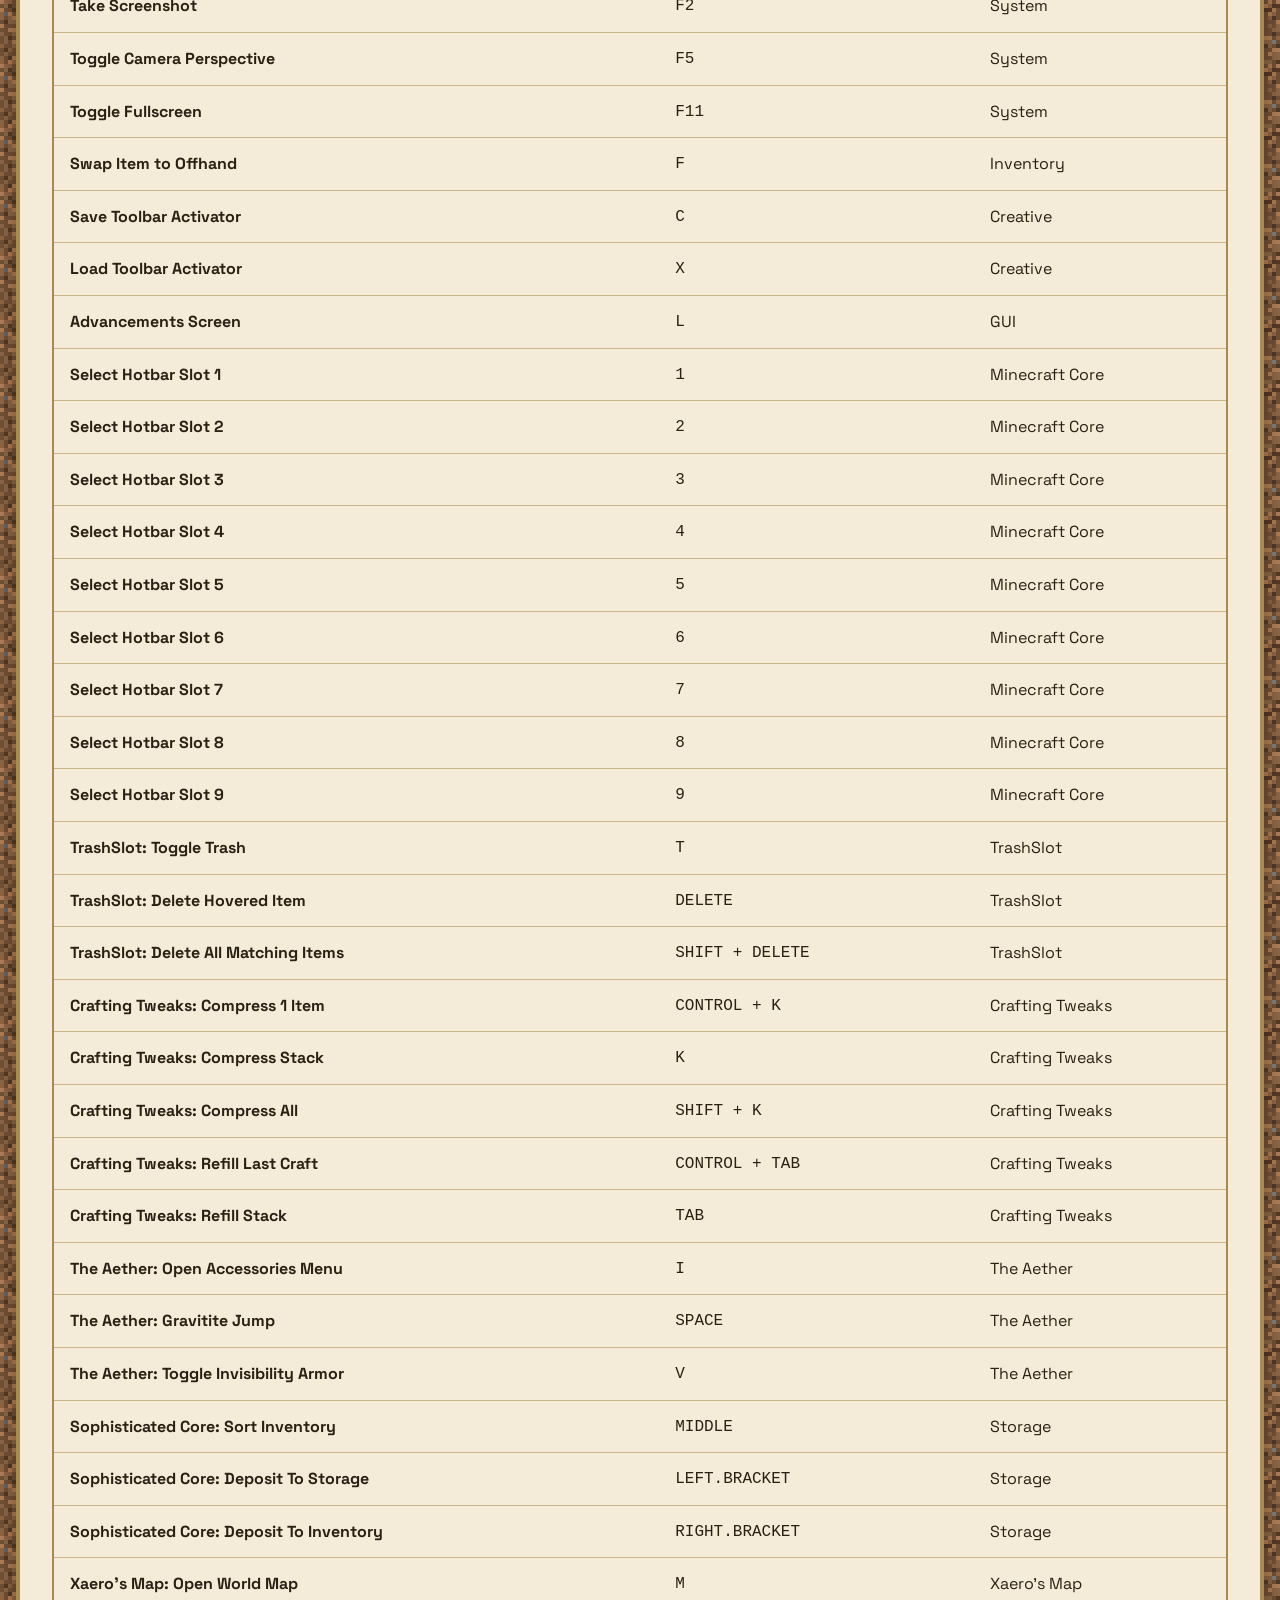
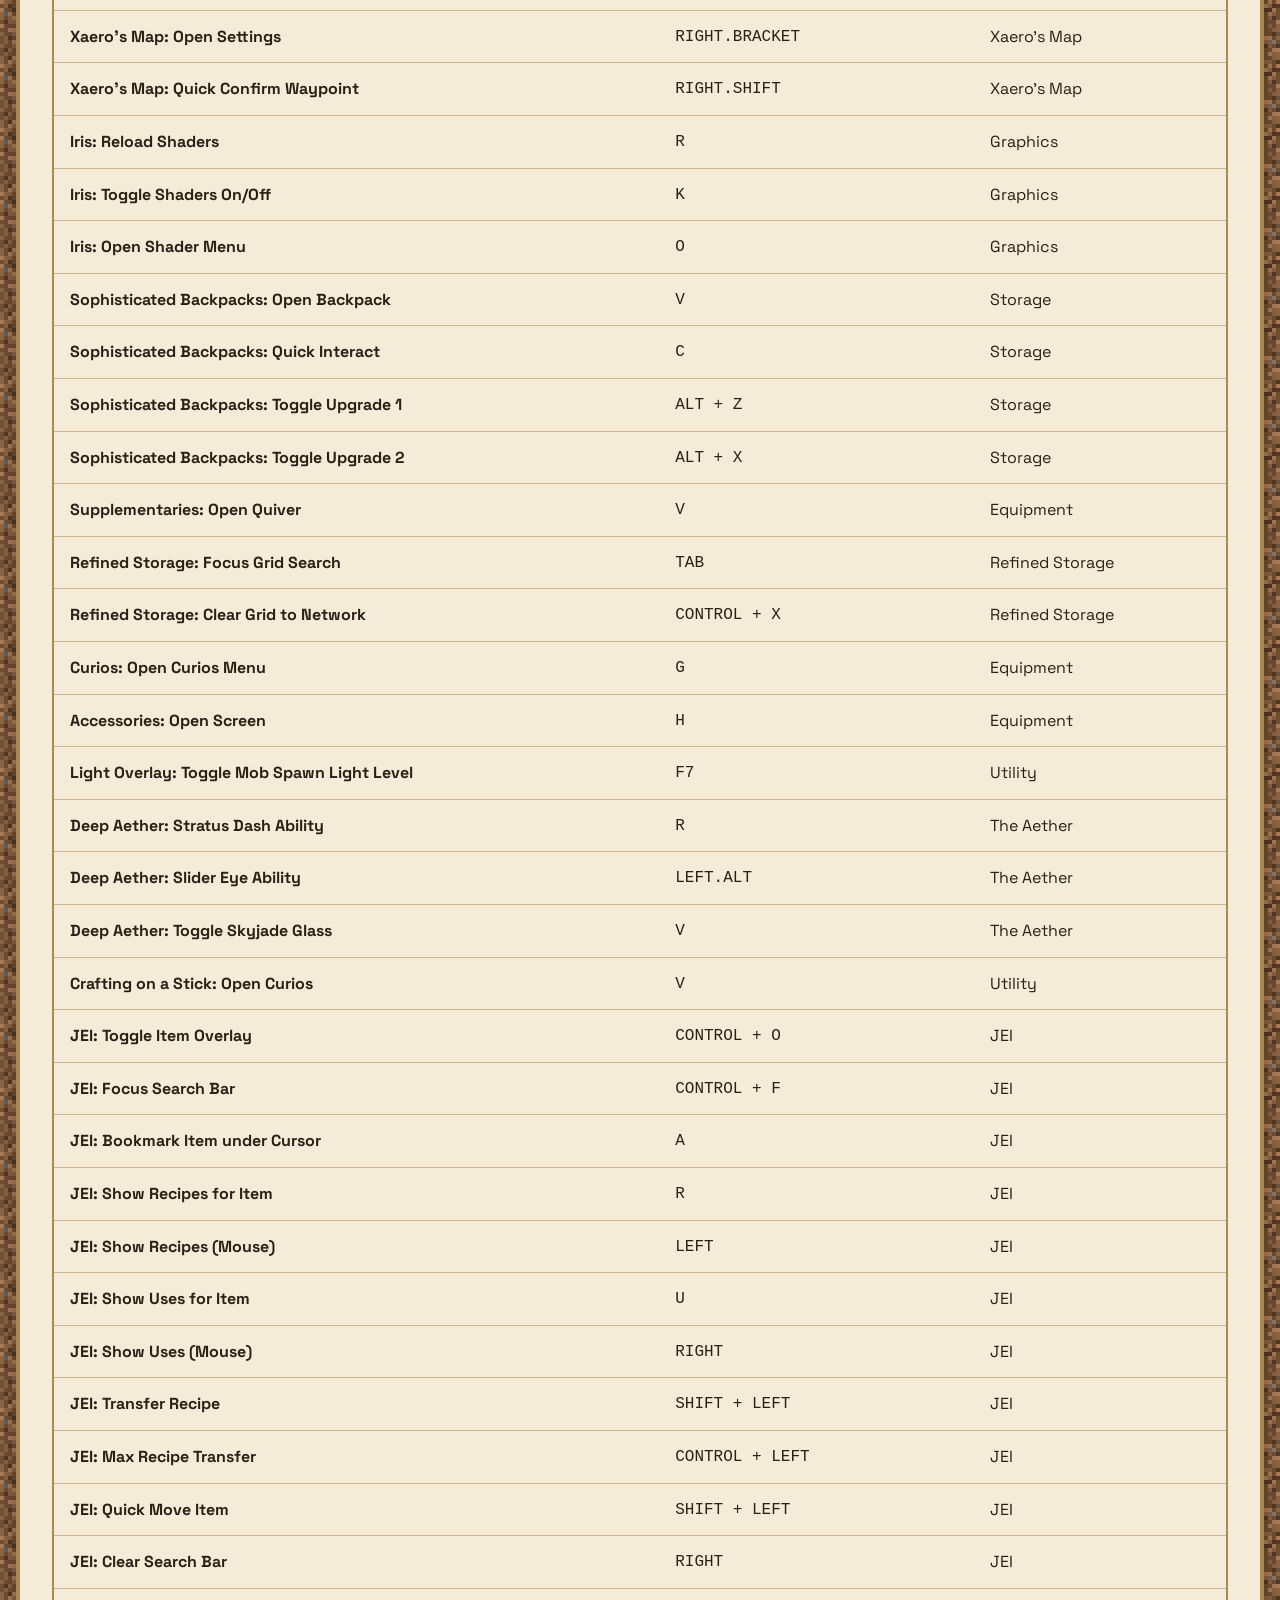
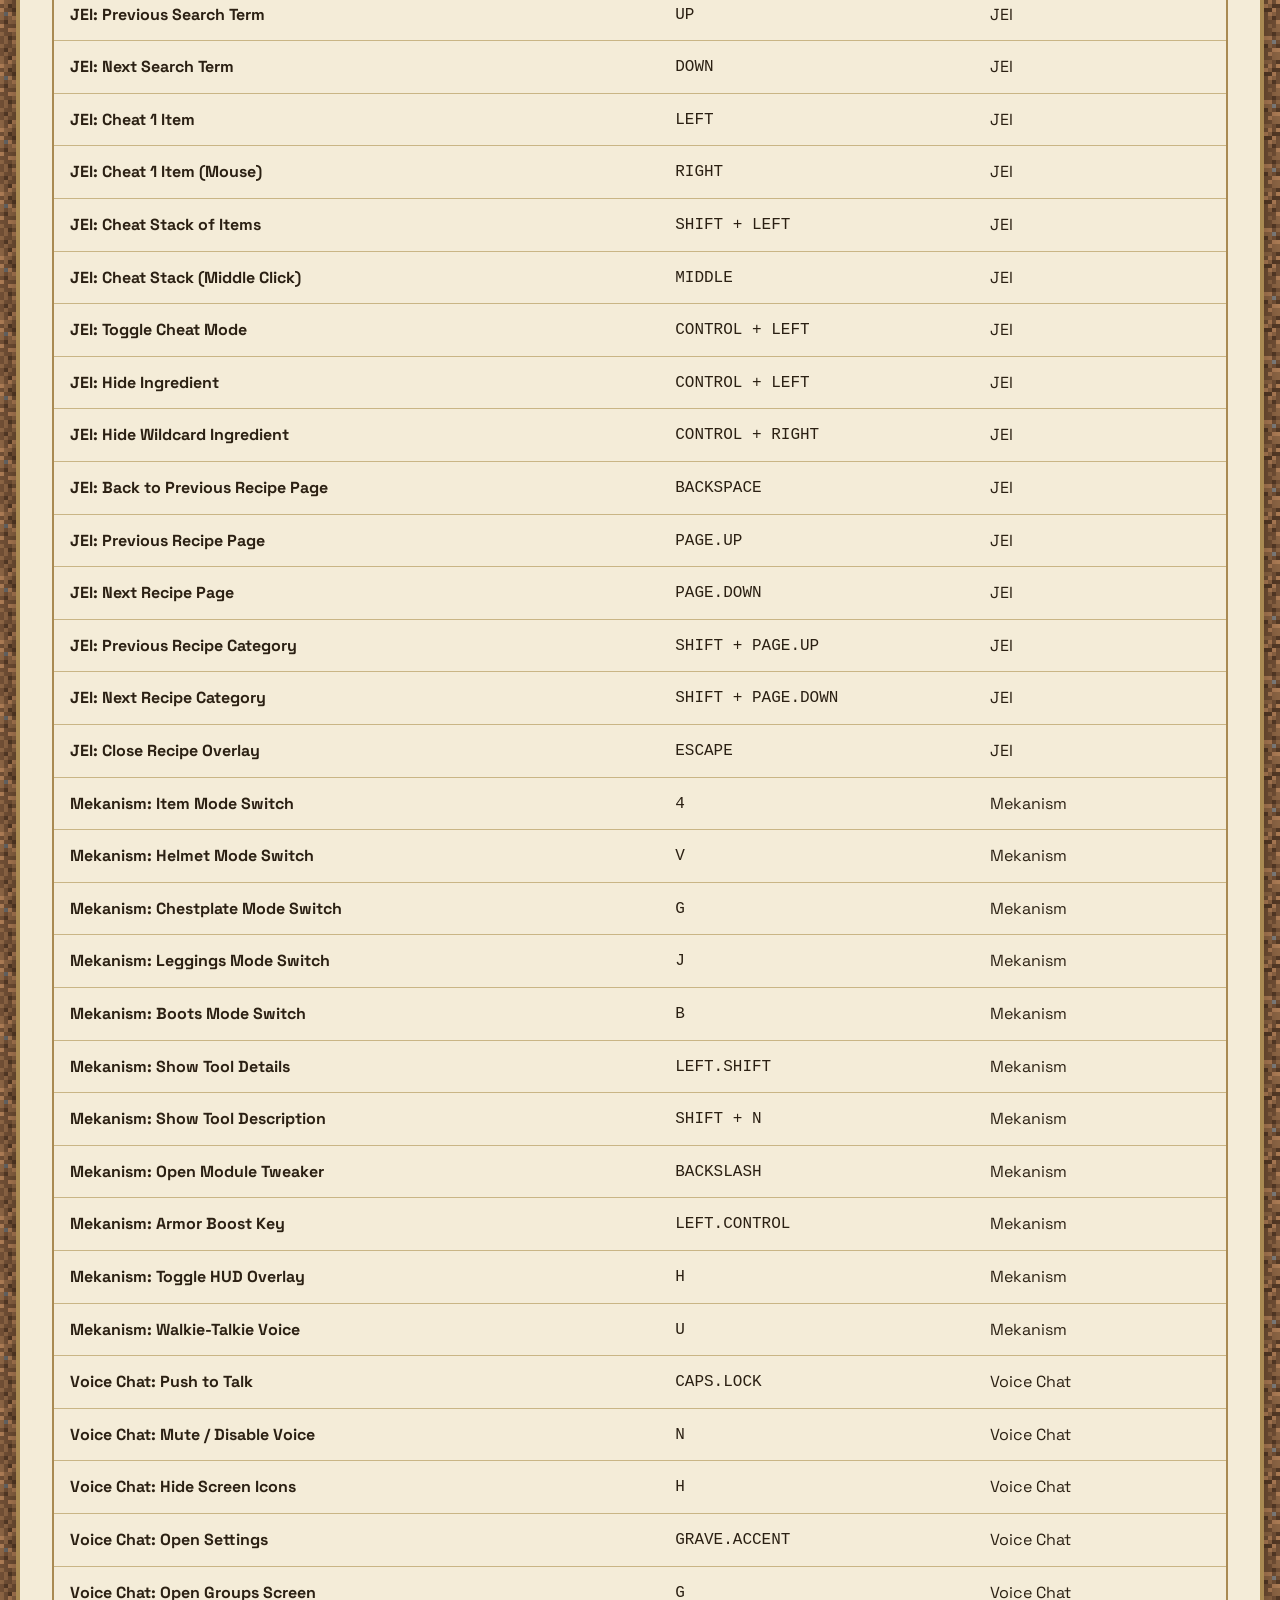
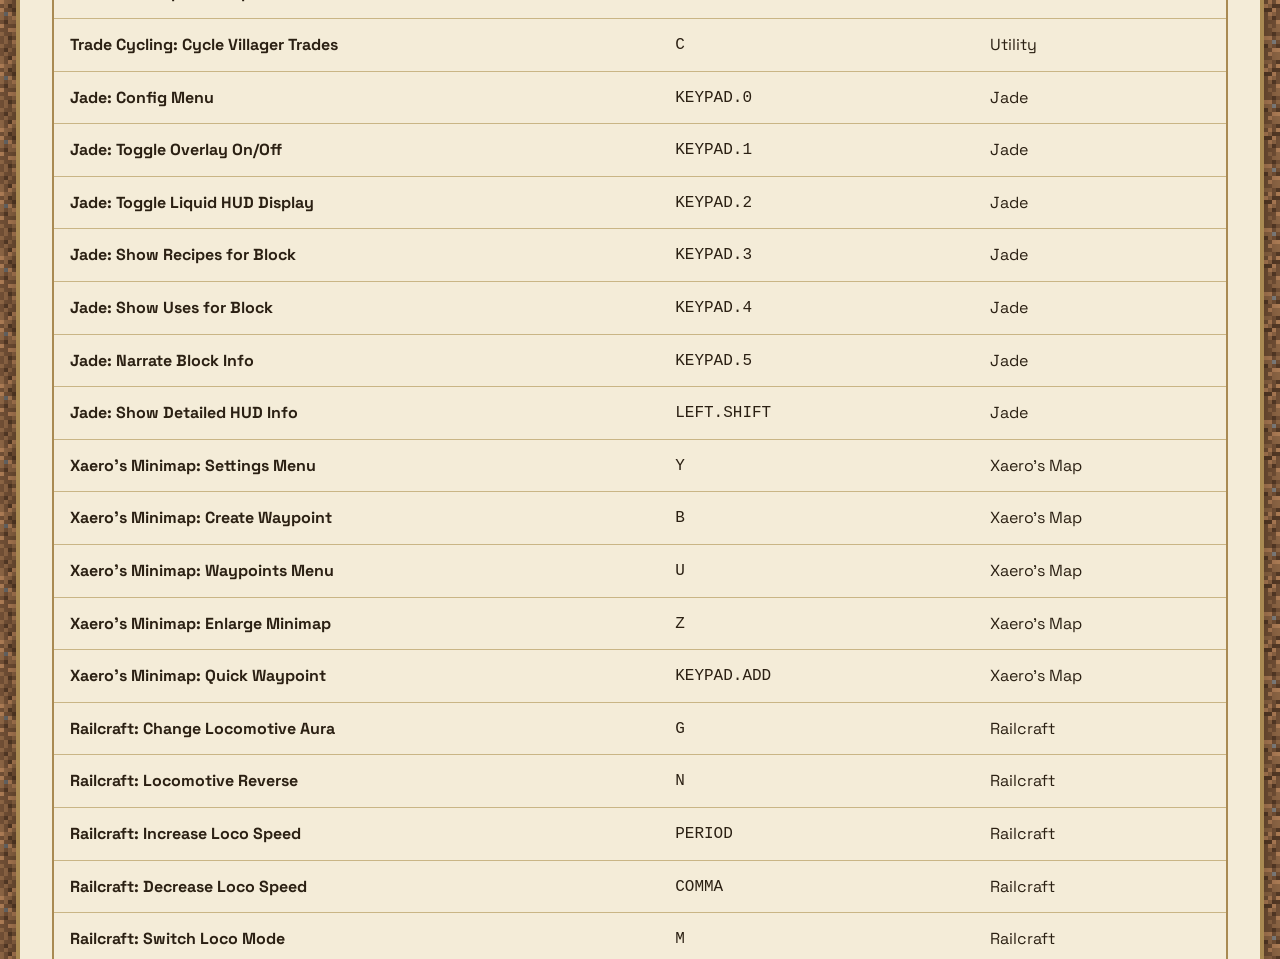
==== commit cdbdc71e: "Rebranded to ZCraft" ====
--- a/controls.html
+++ b/controls.html
@@ -4,8 +4,8 @@
 <head>
   <meta charset="UTF-8">
   <meta name="viewport" content="width=device-width, initial-scale=1.0">
-  <title>Controls & Keybindings · Blockcraft Forge Wiki</title>
-  <meta name="description" content="Interactive keybindings and controls map for the Blockcraft Forge server.">
+  <title>Controls & Keybindings · ZCraft Wiki</title>
+  <meta name="description" content="Interactive keybindings and controls map for the ZCraft server.">
   <link rel="icon"
     href="data:image/svg+xml,%3Csvg xmlns=%27http://www.w3.org/2000/svg%27 viewBox=%270 0 40 40%27%3E%3Crect width=%2720%27 height=%2720%27 fill=%27%235a3a22%27/%3E%3Crect x=%2720%27 width=%2720%27 height=%2720%27 fill=%27%236fa84a%27/%3E%3Crect y=%2720%27 width=%2720%27 height=%2720%27 fill=%27%236fa84a%27/%3E%3Crect x=%2720%27 y=%2720%27 width=%2720%27 height=%2720%27 fill=%27%235a3a22%27/%3E%3C/svg%3E">
   <script>
@@ -32,7 +32,7 @@
             <rect x="18" y="18" width="14" height="14" fill="#5a3a22" />
             <rect x="2" y="2" width="30" height="30" fill="none" stroke="#3a2410" stroke-width="2" />
           </svg>
-          <span class="brand-name">Blockcraft Forge</span>
+          <span class="brand-name">ZCraft</span>
         </div>
         <button class="mobile-nav-toggle" data-nav-toggle aria-label="Toggle navigation" aria-expanded="false">
           <svg width="20" height="20" viewBox="0 0 24 24" fill="none" stroke="currentColor" stroke-width="2">
@@ -196,7 +196,7 @@
         </main>
       </div>
       <footer class="site-footer">
-        <p>Community wiki for the Blockcraft Forge modded Minecraft server &middot; Not affiliated with Mojang or
+        <p>Community wiki for the ZCraft modded Minecraft server &middot; Not affiliated with Mojang or
           Microsoft.</p>
       </footer>
     </div>
